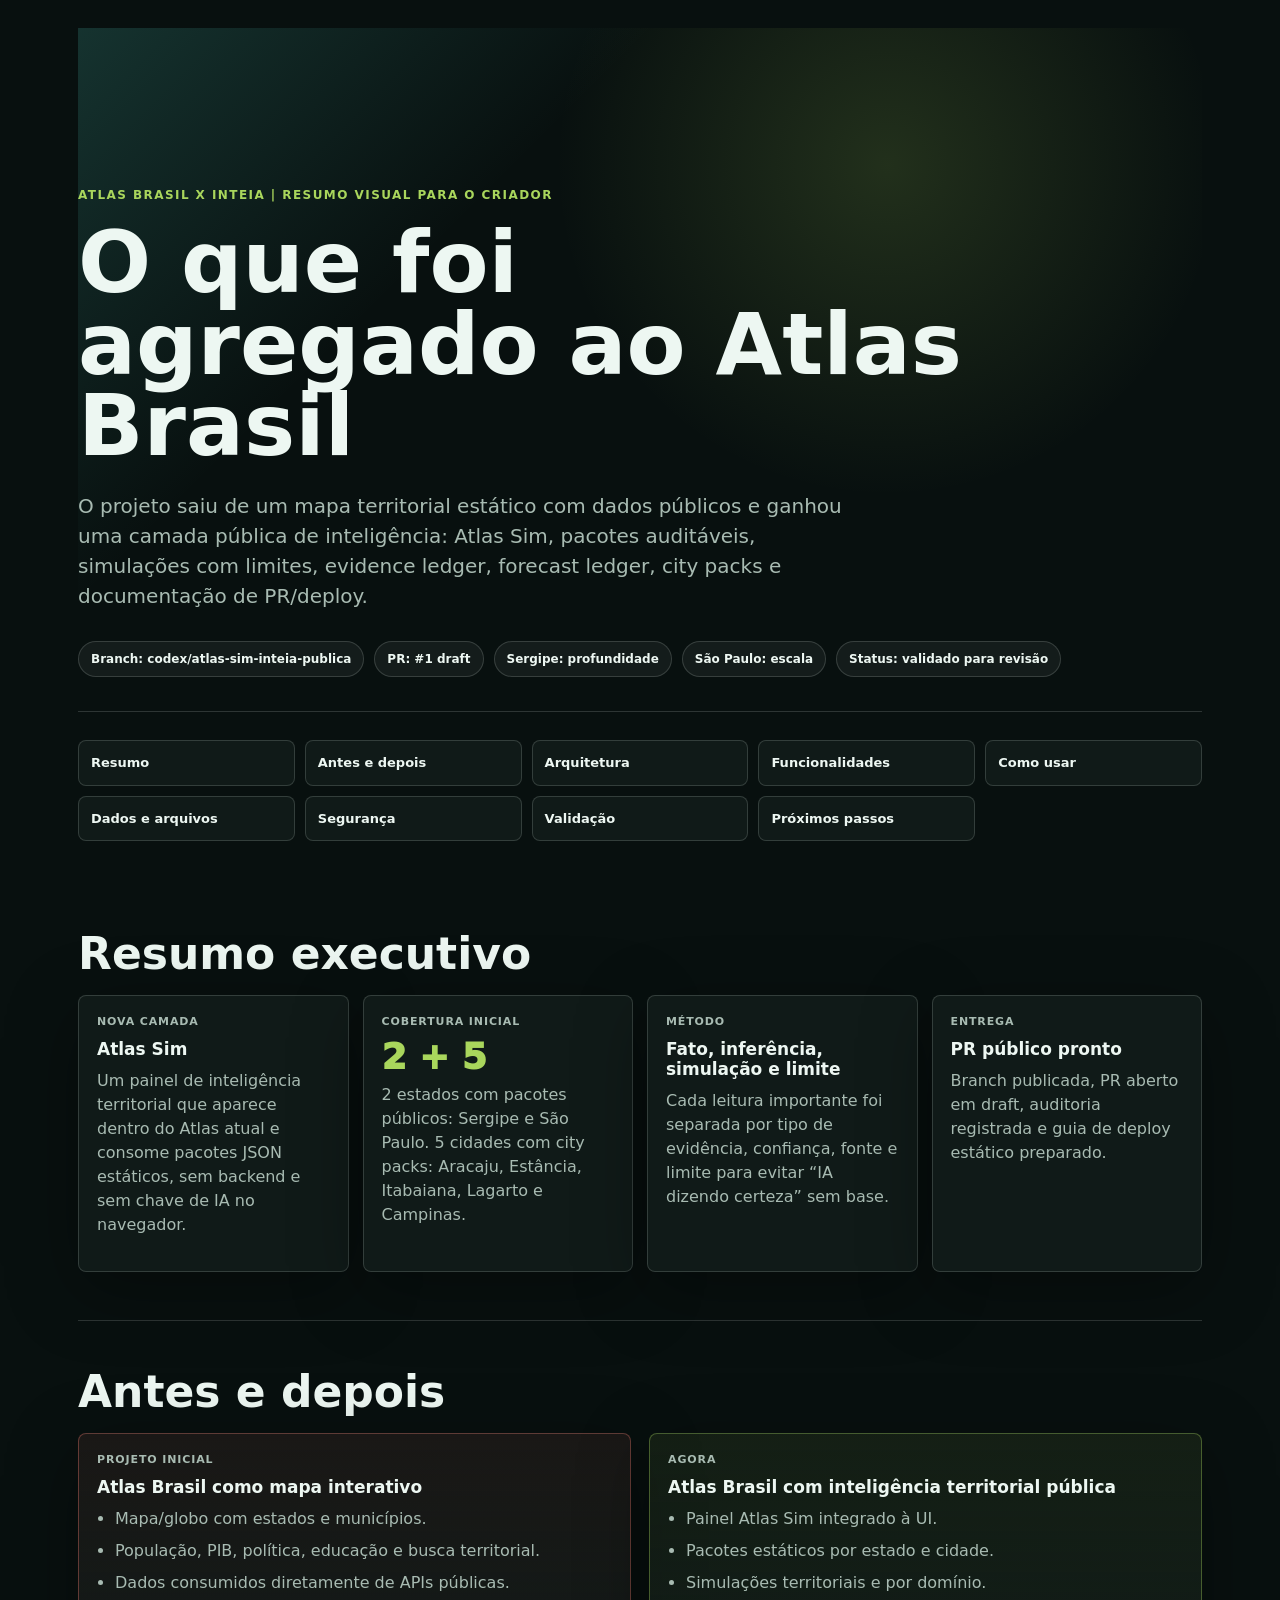
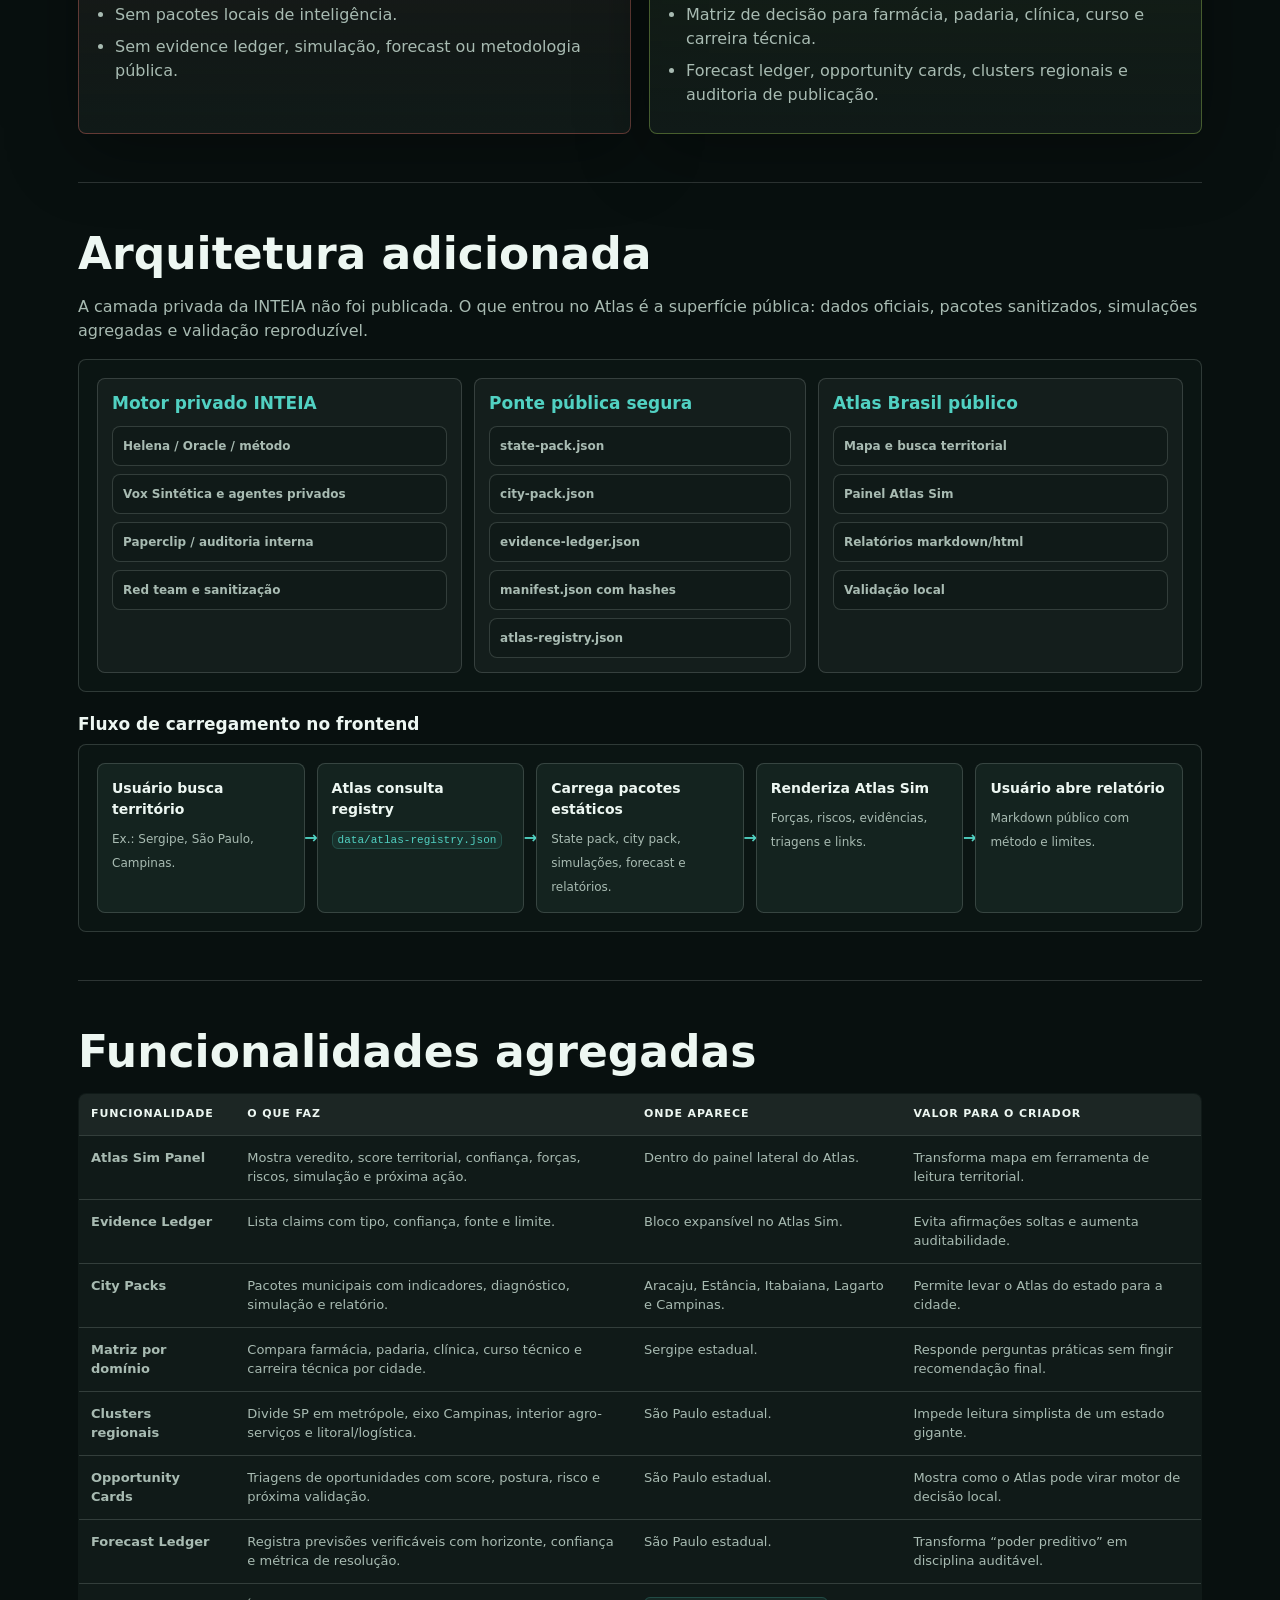
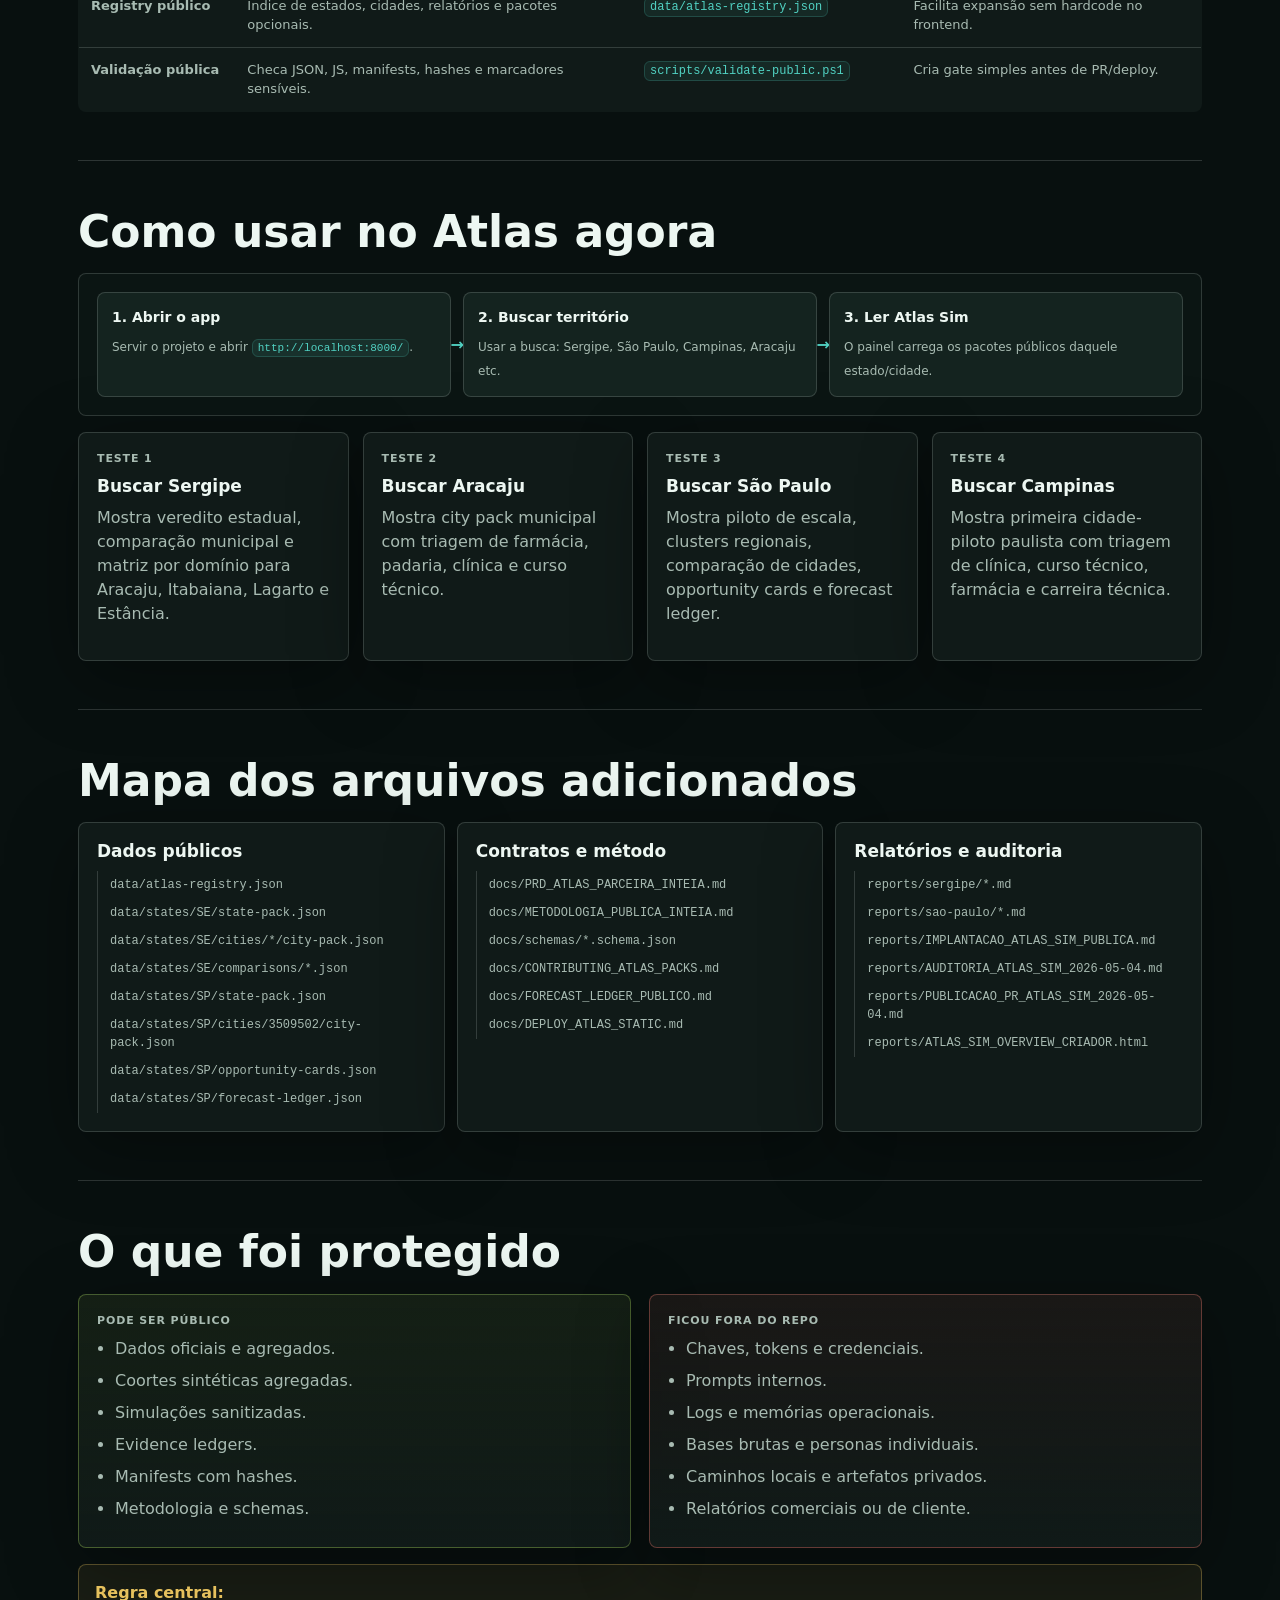
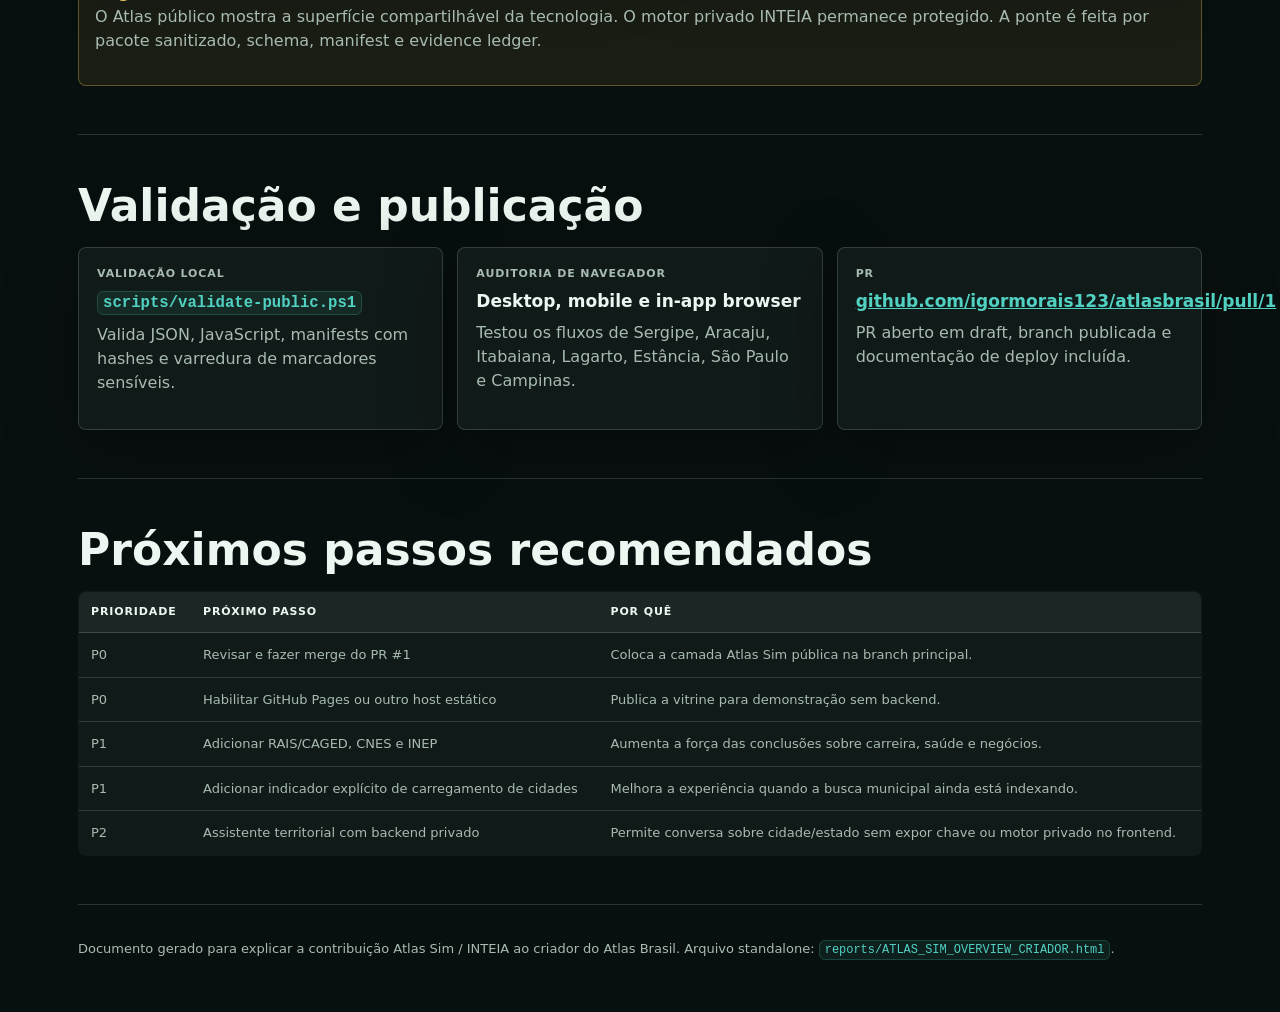
==== reports/ATLAS_SIM_OVERVIEW_CRIADOR.html @ 3cdd11f2 "Add creator overview for Atlas Sim" ====
<!doctype html>
<html lang="pt-BR">
<head>
  <meta charset="utf-8" />
  <meta name="viewport" content="width=device-width, initial-scale=1" />
  <title>Atlas Sim x INTEIA | Visão para o criador</title>
  <style>
    :root {
      --bg: #08100f;
      --panel: #101a18;
      --panel-2: #14231f;
      --ink: #edf7f2;
      --muted: #a8bbb2;
      --line: rgba(237, 247, 242, 0.16);
      --green: #a9d65c;
      --cyan: #51d1c2;
      --gold: #e6c15d;
      --red: #ef786d;
      --blue: #7db7ff;
      --shadow: 0 18px 70px rgba(0, 0, 0, 0.35);
    }

    * { box-sizing: border-box; }

    body {
      margin: 0;
      background: var(--bg);
      color: var(--ink);
      font-family: Inter, ui-sans-serif, system-ui, -apple-system, BlinkMacSystemFont, "Segoe UI", sans-serif;
      line-height: 1.5;
    }

    a { color: var(--cyan); }

    .page {
      max-width: 1180px;
      margin: 0 auto;
      padding: 28px;
    }

    .hero {
      min-height: 76vh;
      display: grid;
      align-items: end;
      padding: 48px 0 34px;
      border-bottom: 1px solid var(--line);
      position: relative;
    }

    .hero::before {
      content: "";
      position: absolute;
      inset: 0;
      background:
        linear-gradient(135deg, rgba(81, 209, 194, 0.18), transparent 32%),
        radial-gradient(circle at 72% 20%, rgba(169, 214, 92, 0.16), transparent 34%),
        linear-gradient(180deg, transparent, rgba(8, 16, 15, 0.84));
      pointer-events: none;
    }

    .hero > * { position: relative; }

    .kicker {
      color: var(--green);
      font-size: 12px;
      font-weight: 900;
      letter-spacing: 0.12em;
      text-transform: uppercase;
      margin-bottom: 18px;
    }

    h1 {
      margin: 0;
      max-width: 920px;
      font-size: clamp(42px, 7vw, 86px);
      line-height: 0.95;
      letter-spacing: 0;
    }

    .lead {
      max-width: 780px;
      color: var(--muted);
      font-size: 20px;
      margin: 24px 0 0;
    }

    .meta {
      display: flex;
      flex-wrap: wrap;
      gap: 10px;
      margin-top: 30px;
    }

    .pill {
      border: 1px solid var(--line);
      border-radius: 999px;
      background: rgba(255, 255, 255, 0.05);
      color: var(--ink);
      font-size: 12px;
      font-weight: 800;
      padding: 8px 12px;
    }

    .toc {
      display: grid;
      grid-template-columns: repeat(auto-fit, minmax(190px, 1fr));
      gap: 10px;
      margin: 28px 0 42px;
    }

    .toc a {
      border: 1px solid var(--line);
      border-radius: 8px;
      background: var(--panel);
      color: var(--ink);
      font-size: 13px;
      font-weight: 900;
      text-decoration: none;
      padding: 12px;
    }

    section {
      padding: 48px 0;
      border-bottom: 1px solid var(--line);
    }

    h2 {
      margin: 0 0 18px;
      font-size: clamp(28px, 4vw, 44px);
      line-height: 1.05;
      letter-spacing: 0;
    }

    h3 {
      margin: 0 0 10px;
      font-size: 17px;
      line-height: 1.2;
    }

    p {
      color: var(--muted);
      margin: 0 0 16px;
    }

    .grid {
      display: grid;
      grid-template-columns: repeat(auto-fit, minmax(250px, 1fr));
      gap: 14px;
    }

    .card {
      border: 1px solid var(--line);
      border-radius: 8px;
      background: var(--panel);
      box-shadow: var(--shadow);
      padding: 18px;
    }

    .card strong {
      color: var(--ink);
    }

    .card small,
    .eyebrow {
      display: block;
      color: var(--muted);
      font-size: 11px;
      font-weight: 900;
      letter-spacing: 0.08em;
      text-transform: uppercase;
      margin-bottom: 8px;
    }

    .metric {
      font-size: 36px;
      font-weight: 950;
      line-height: 1;
      color: var(--green);
      margin: 8px 0;
    }

    .split {
      display: grid;
      grid-template-columns: minmax(0, 1fr) minmax(0, 1fr);
      gap: 18px;
    }

    .before {
      border-color: rgba(239, 120, 109, 0.35);
      background: linear-gradient(180deg, rgba(239, 120, 109, 0.08), var(--panel));
    }

    .after {
      border-color: rgba(169, 214, 92, 0.35);
      background: linear-gradient(180deg, rgba(169, 214, 92, 0.08), var(--panel));
    }

    .list {
      margin: 0;
      padding-left: 18px;
      color: var(--muted);
    }

    .list li { margin: 8px 0; }

    .diagram {
      border: 1px solid var(--line);
      border-radius: 8px;
      background: #0b1513;
      padding: 18px;
      overflow-x: auto;
    }

    .flow {
      display: grid;
      grid-template-columns: repeat(5, minmax(160px, 1fr));
      gap: 12px;
      align-items: stretch;
      min-width: 860px;
    }

    .flow.three {
      grid-template-columns: repeat(3, minmax(220px, 1fr));
      min-width: 720px;
    }

    .node {
      border: 1px solid var(--line);
      border-radius: 8px;
      background: var(--panel-2);
      padding: 14px;
      position: relative;
    }

    .node::after {
      content: "→";
      color: var(--cyan);
      font-weight: 900;
      position: absolute;
      right: -14px;
      top: 50%;
      transform: translateY(-50%);
    }

    .flow .node:last-child::after { content: ""; }

    .node b {
      display: block;
      color: var(--ink);
      font-size: 14px;
      margin-bottom: 6px;
    }

    .node span {
      color: var(--muted);
      font-size: 12px;
    }

    .layer {
      display: grid;
      grid-template-columns: 1.1fr 1fr 1.1fr;
      gap: 12px;
      min-width: 900px;
    }

    .layer-col {
      border: 1px solid var(--line);
      border-radius: 8px;
      padding: 14px;
      background: rgba(255, 255, 255, 0.04);
    }

    .layer-col h3 {
      color: var(--cyan);
      margin-bottom: 12px;
    }

    .stack {
      display: grid;
      gap: 8px;
    }

    .stack div {
      border: 1px solid var(--line);
      border-radius: 8px;
      background: var(--panel);
      padding: 10px;
      color: var(--muted);
      font-size: 12px;
      font-weight: 800;
    }

    .tree {
      display: grid;
      grid-template-columns: repeat(auto-fit, minmax(260px, 1fr));
      gap: 12px;
    }

    .tree ul {
      list-style: none;
      margin: 0;
      padding: 0;
    }

    .tree li {
      border-left: 1px solid var(--line);
      color: var(--muted);
      font-family: ui-monospace, SFMono-Regular, Consolas, monospace;
      font-size: 12px;
      padding: 5px 0 5px 12px;
    }

    table {
      width: 100%;
      border-collapse: collapse;
      overflow: hidden;
      border: 1px solid var(--line);
      border-radius: 8px;
      background: var(--panel);
    }

    th, td {
      border-bottom: 1px solid var(--line);
      padding: 12px;
      text-align: left;
      vertical-align: top;
      color: var(--muted);
      font-size: 13px;
    }

    th {
      color: var(--ink);
      background: rgba(255, 255, 255, 0.05);
      font-size: 11px;
      letter-spacing: 0.08em;
      text-transform: uppercase;
    }

    tr:last-child td { border-bottom: 0; }

    code {
      color: var(--cyan);
      background: rgba(81, 209, 194, 0.08);
      border: 1px solid rgba(81, 209, 194, 0.2);
      border-radius: 6px;
      padding: 2px 5px;
      font-family: ui-monospace, SFMono-Regular, Consolas, monospace;
      font-size: 0.92em;
    }

    .callout {
      border: 1px solid rgba(230, 193, 93, 0.35);
      border-radius: 8px;
      background: rgba(230, 193, 93, 0.08);
      padding: 16px;
    }

    .ok { color: var(--green); }
    .warn { color: var(--gold); }
    .danger { color: var(--red); }
    .blue { color: var(--blue); }

    .footer {
      padding: 34px 0 10px;
      color: var(--muted);
      font-size: 13px;
    }

    @media (max-width: 760px) {
      .page { padding: 18px; }
      .hero { min-height: 70vh; }
      .split { grid-template-columns: 1fr; }
      .flow, .flow.three, .layer { min-width: 760px; }
    }

    @media print {
      body { background: white; color: #111; }
      .hero::before { display: none; }
      .card, .diagram, table, .toc a { box-shadow: none; }
      .page { max-width: none; }
      a { color: #0645ad; }
    }
  </style>
</head>
<body>
  <main class="page">
    <header class="hero">
      <div>
        <div class="kicker">Atlas Brasil x INTEIA | resumo visual para o criador</div>
        <h1>O que foi agregado ao Atlas Brasil</h1>
        <p class="lead">
          O projeto saiu de um mapa territorial estático com dados públicos e ganhou uma camada pública de inteligência:
          Atlas Sim, pacotes auditáveis, simulações com limites, evidence ledger, forecast ledger, city packs e documentação de PR/deploy.
        </p>
        <div class="meta">
          <span class="pill">Branch: codex/atlas-sim-inteia-publica</span>
          <span class="pill">PR: #1 draft</span>
          <span class="pill">Sergipe: profundidade</span>
          <span class="pill">São Paulo: escala</span>
          <span class="pill">Status: validado para revisão</span>
        </div>
      </div>
    </header>

    <nav class="toc" aria-label="Sumário">
      <a href="#resumo">Resumo</a>
      <a href="#antes-depois">Antes e depois</a>
      <a href="#arquitetura">Arquitetura</a>
      <a href="#funcionalidades">Funcionalidades</a>
      <a href="#como-usar">Como usar</a>
      <a href="#dados">Dados e arquivos</a>
      <a href="#seguranca">Segurança</a>
      <a href="#validacao">Validação</a>
      <a href="#proximos-passos">Próximos passos</a>
    </nav>

    <section id="resumo">
      <h2>Resumo executivo</h2>
      <div class="grid">
        <article class="card">
          <small>Nova camada</small>
          <h3>Atlas Sim</h3>
          <p>Um painel de inteligência territorial que aparece dentro do Atlas atual e consome pacotes JSON estáticos, sem backend e sem chave de IA no navegador.</p>
        </article>
        <article class="card">
          <small>Cobertura inicial</small>
          <div class="metric">2 + 5</div>
          <p>2 estados com pacotes públicos: Sergipe e São Paulo. 5 cidades com city packs: Aracaju, Estância, Itabaiana, Lagarto e Campinas.</p>
        </article>
        <article class="card">
          <small>Método</small>
          <h3>Fato, inferência, simulação e limite</h3>
          <p>Cada leitura importante foi separada por tipo de evidência, confiança, fonte e limite para evitar “IA dizendo certeza” sem base.</p>
        </article>
        <article class="card">
          <small>Entrega</small>
          <h3>PR público pronto</h3>
          <p>Branch publicada, PR aberto em draft, auditoria registrada e guia de deploy estático preparado.</p>
        </article>
      </div>
    </section>

    <section id="antes-depois">
      <h2>Antes e depois</h2>
      <div class="split">
        <article class="card before">
          <small>Projeto inicial</small>
          <h3>Atlas Brasil como mapa interativo</h3>
          <ul class="list">
            <li>Mapa/globo com estados e municípios.</li>
            <li>População, PIB, política, educação e busca territorial.</li>
            <li>Dados consumidos diretamente de APIs públicas.</li>
            <li>Sem pacotes locais de inteligência.</li>
            <li>Sem evidence ledger, simulação, forecast ou metodologia pública.</li>
          </ul>
        </article>
        <article class="card after">
          <small>Agora</small>
          <h3>Atlas Brasil com inteligência territorial pública</h3>
          <ul class="list">
            <li>Painel Atlas Sim integrado à UI.</li>
            <li>Pacotes estáticos por estado e cidade.</li>
            <li>Simulações territoriais e por domínio.</li>
            <li>Matriz de decisão para farmácia, padaria, clínica, curso e carreira técnica.</li>
            <li>Forecast ledger, opportunity cards, clusters regionais e auditoria de publicação.</li>
          </ul>
        </article>
      </div>
    </section>

    <section id="arquitetura">
      <h2>Arquitetura adicionada</h2>
      <p>A camada privada da INTEIA não foi publicada. O que entrou no Atlas é a superfície pública: dados oficiais, pacotes sanitizados, simulações agregadas e validação reproduzível.</p>
      <div class="diagram">
        <div class="layer">
          <div class="layer-col">
            <h3>Motor privado INTEIA</h3>
            <div class="stack">
              <div>Helena / Oracle / método</div>
              <div>Vox Sintética e agentes privados</div>
              <div>Paperclip / auditoria interna</div>
              <div>Red team e sanitização</div>
            </div>
          </div>
          <div class="layer-col">
            <h3>Ponte pública segura</h3>
            <div class="stack">
              <div>state-pack.json</div>
              <div>city-pack.json</div>
              <div>evidence-ledger.json</div>
              <div>manifest.json com hashes</div>
              <div>atlas-registry.json</div>
            </div>
          </div>
          <div class="layer-col">
            <h3>Atlas Brasil público</h3>
            <div class="stack">
              <div>Mapa e busca territorial</div>
              <div>Painel Atlas Sim</div>
              <div>Relatórios markdown/html</div>
              <div>Validação local</div>
            </div>
          </div>
        </div>
      </div>

      <h3 style="margin-top: 22px;">Fluxo de carregamento no frontend</h3>
      <div class="diagram">
        <div class="flow">
          <div class="node"><b>Usuário busca território</b><span>Ex.: Sergipe, São Paulo, Campinas.</span></div>
          <div class="node"><b>Atlas consulta registry</b><span><code>data/atlas-registry.json</code></span></div>
          <div class="node"><b>Carrega pacotes estáticos</b><span>State pack, city pack, simulações, forecast e relatórios.</span></div>
          <div class="node"><b>Renderiza Atlas Sim</b><span>Forças, riscos, evidências, triagens e links.</span></div>
          <div class="node"><b>Usuário abre relatório</b><span>Markdown público com método e limites.</span></div>
        </div>
      </div>
    </section>

    <section id="funcionalidades">
      <h2>Funcionalidades agregadas</h2>
      <table>
        <thead>
          <tr>
            <th>Funcionalidade</th>
            <th>O que faz</th>
            <th>Onde aparece</th>
            <th>Valor para o criador</th>
          </tr>
        </thead>
        <tbody>
          <tr>
            <td><strong>Atlas Sim Panel</strong></td>
            <td>Mostra veredito, score territorial, confiança, forças, riscos, simulação e próxima ação.</td>
            <td>Dentro do painel lateral do Atlas.</td>
            <td>Transforma mapa em ferramenta de leitura territorial.</td>
          </tr>
          <tr>
            <td><strong>Evidence Ledger</strong></td>
            <td>Lista claims com tipo, confiança, fonte e limite.</td>
            <td>Bloco expansível no Atlas Sim.</td>
            <td>Evita afirmações soltas e aumenta auditabilidade.</td>
          </tr>
          <tr>
            <td><strong>City Packs</strong></td>
            <td>Pacotes municipais com indicadores, diagnóstico, simulação e relatório.</td>
            <td>Aracaju, Estância, Itabaiana, Lagarto e Campinas.</td>
            <td>Permite levar o Atlas do estado para a cidade.</td>
          </tr>
          <tr>
            <td><strong>Matriz por domínio</strong></td>
            <td>Compara farmácia, padaria, clínica, curso técnico e carreira técnica por cidade.</td>
            <td>Sergipe estadual.</td>
            <td>Responde perguntas práticas sem fingir recomendação final.</td>
          </tr>
          <tr>
            <td><strong>Clusters regionais</strong></td>
            <td>Divide SP em metrópole, eixo Campinas, interior agro-serviços e litoral/logística.</td>
            <td>São Paulo estadual.</td>
            <td>Impede leitura simplista de um estado gigante.</td>
          </tr>
          <tr>
            <td><strong>Opportunity Cards</strong></td>
            <td>Triagens de oportunidades com score, postura, risco e próxima validação.</td>
            <td>São Paulo estadual.</td>
            <td>Mostra como o Atlas pode virar motor de decisão local.</td>
          </tr>
          <tr>
            <td><strong>Forecast Ledger</strong></td>
            <td>Registra previsões verificáveis com horizonte, confiança e métrica de resolução.</td>
            <td>São Paulo estadual.</td>
            <td>Transforma “poder preditivo” em disciplina auditável.</td>
          </tr>
          <tr>
            <td><strong>Registry público</strong></td>
            <td>Índice de estados, cidades, relatórios e pacotes opcionais.</td>
            <td><code>data/atlas-registry.json</code></td>
            <td>Facilita expansão sem hardcode no frontend.</td>
          </tr>
          <tr>
            <td><strong>Validação pública</strong></td>
            <td>Checa JSON, JS, manifests, hashes e marcadores sensíveis.</td>
            <td><code>scripts/validate-public.ps1</code></td>
            <td>Cria gate simples antes de PR/deploy.</td>
          </tr>
        </tbody>
      </table>
    </section>

    <section id="como-usar">
      <h2>Como usar no Atlas agora</h2>
      <div class="diagram">
        <div class="flow three">
          <div class="node"><b>1. Abrir o app</b><span>Servir o projeto e abrir <code>http://localhost:8000/</code>.</span></div>
          <div class="node"><b>2. Buscar território</b><span>Usar a busca: Sergipe, São Paulo, Campinas, Aracaju etc.</span></div>
          <div class="node"><b>3. Ler Atlas Sim</b><span>O painel carrega os pacotes públicos daquele estado/cidade.</span></div>
        </div>
      </div>
      <div class="grid" style="margin-top: 16px;">
        <article class="card">
          <small>Teste 1</small>
          <h3>Buscar Sergipe</h3>
          <p>Mostra veredito estadual, comparação municipal e matriz por domínio para Aracaju, Itabaiana, Lagarto e Estância.</p>
        </article>
        <article class="card">
          <small>Teste 2</small>
          <h3>Buscar Aracaju</h3>
          <p>Mostra city pack municipal com triagem de farmácia, padaria, clínica e curso técnico.</p>
        </article>
        <article class="card">
          <small>Teste 3</small>
          <h3>Buscar São Paulo</h3>
          <p>Mostra piloto de escala, clusters regionais, comparação de cidades, opportunity cards e forecast ledger.</p>
        </article>
        <article class="card">
          <small>Teste 4</small>
          <h3>Buscar Campinas</h3>
          <p>Mostra primeira cidade-piloto paulista com triagem de clínica, curso técnico, farmácia e carreira técnica.</p>
        </article>
      </div>
    </section>

    <section id="dados">
      <h2>Mapa dos arquivos adicionados</h2>
      <div class="tree">
        <article class="card">
          <h3>Dados públicos</h3>
          <ul>
            <li>data/atlas-registry.json</li>
            <li>data/states/SE/state-pack.json</li>
            <li>data/states/SE/cities/*/city-pack.json</li>
            <li>data/states/SE/comparisons/*.json</li>
            <li>data/states/SP/state-pack.json</li>
            <li>data/states/SP/cities/3509502/city-pack.json</li>
            <li>data/states/SP/opportunity-cards.json</li>
            <li>data/states/SP/forecast-ledger.json</li>
          </ul>
        </article>
        <article class="card">
          <h3>Contratos e método</h3>
          <ul>
            <li>docs/PRD_ATLAS_PARCEIRA_INTEIA.md</li>
            <li>docs/METODOLOGIA_PUBLICA_INTEIA.md</li>
            <li>docs/schemas/*.schema.json</li>
            <li>docs/CONTRIBUTING_ATLAS_PACKS.md</li>
            <li>docs/FORECAST_LEDGER_PUBLICO.md</li>
            <li>docs/DEPLOY_ATLAS_STATIC.md</li>
          </ul>
        </article>
        <article class="card">
          <h3>Relatórios e auditoria</h3>
          <ul>
            <li>reports/sergipe/*.md</li>
            <li>reports/sao-paulo/*.md</li>
            <li>reports/IMPLANTACAO_ATLAS_SIM_PUBLICA.md</li>
            <li>reports/AUDITORIA_ATLAS_SIM_2026-05-04.md</li>
            <li>reports/PUBLICACAO_PR_ATLAS_SIM_2026-05-04.md</li>
            <li>reports/ATLAS_SIM_OVERVIEW_CRIADOR.html</li>
          </ul>
        </article>
      </div>
    </section>

    <section id="seguranca">
      <h2>O que foi protegido</h2>
      <div class="split">
        <article class="card after">
          <small>Pode ser público</small>
          <ul class="list">
            <li>Dados oficiais e agregados.</li>
            <li>Coortes sintéticas agregadas.</li>
            <li>Simulações sanitizadas.</li>
            <li>Evidence ledgers.</li>
            <li>Manifests com hashes.</li>
            <li>Metodologia e schemas.</li>
          </ul>
        </article>
        <article class="card before">
          <small>Ficou fora do repo</small>
          <ul class="list">
            <li>Chaves, tokens e credenciais.</li>
            <li>Prompts internos.</li>
            <li>Logs e memórias operacionais.</li>
            <li>Bases brutas e personas individuais.</li>
            <li>Caminhos locais e artefatos privados.</li>
            <li>Relatórios comerciais ou de cliente.</li>
          </ul>
        </article>
      </div>
      <div class="callout" style="margin-top: 16px;">
        <strong class="warn">Regra central:</strong>
        <p>O Atlas público mostra a superfície compartilhável da tecnologia. O motor privado INTEIA permanece protegido. A ponte é feita por pacote sanitizado, schema, manifest e evidence ledger.</p>
      </div>
    </section>

    <section id="validacao">
      <h2>Validação e publicação</h2>
      <div class="grid">
        <article class="card">
          <small>Validação local</small>
          <h3><code>scripts/validate-public.ps1</code></h3>
          <p>Valida JSON, JavaScript, manifests com hashes e varredura de marcadores sensíveis.</p>
        </article>
        <article class="card">
          <small>Auditoria de navegador</small>
          <h3>Desktop, mobile e in-app browser</h3>
          <p>Testou os fluxos de Sergipe, Aracaju, Itabaiana, Lagarto, Estância, São Paulo e Campinas.</p>
        </article>
        <article class="card">
          <small>PR</small>
          <h3><a href="https://github.com/igormorais123/atlasbrasil/pull/1">github.com/igormorais123/atlasbrasil/pull/1</a></h3>
          <p>PR aberto em draft, branch publicada e documentação de deploy incluída.</p>
        </article>
      </div>
    </section>

    <section id="proximos-passos">
      <h2>Próximos passos recomendados</h2>
      <table>
        <thead>
          <tr>
            <th>Prioridade</th>
            <th>Próximo passo</th>
            <th>Por quê</th>
          </tr>
        </thead>
        <tbody>
          <tr>
            <td>P0</td>
            <td>Revisar e fazer merge do PR #1</td>
            <td>Coloca a camada Atlas Sim pública na branch principal.</td>
          </tr>
          <tr>
            <td>P0</td>
            <td>Habilitar GitHub Pages ou outro host estático</td>
            <td>Publica a vitrine para demonstração sem backend.</td>
          </tr>
          <tr>
            <td>P1</td>
            <td>Adicionar RAIS/CAGED, CNES e INEP</td>
            <td>Aumenta a força das conclusões sobre carreira, saúde e negócios.</td>
          </tr>
          <tr>
            <td>P1</td>
            <td>Adicionar indicador explícito de carregamento de cidades</td>
            <td>Melhora a experiência quando a busca municipal ainda está indexando.</td>
          </tr>
          <tr>
            <td>P2</td>
            <td>Assistente territorial com backend privado</td>
            <td>Permite conversa sobre cidade/estado sem expor chave ou motor privado no frontend.</td>
          </tr>
        </tbody>
      </table>
    </section>

    <footer class="footer">
      <p>
        Documento gerado para explicar a contribuição Atlas Sim / INTEIA ao criador do Atlas Brasil.
        Arquivo standalone: <code>reports/ATLAS_SIM_OVERVIEW_CRIADOR.html</code>.
      </p>
    </footer>
  </main>
</body>
</html>
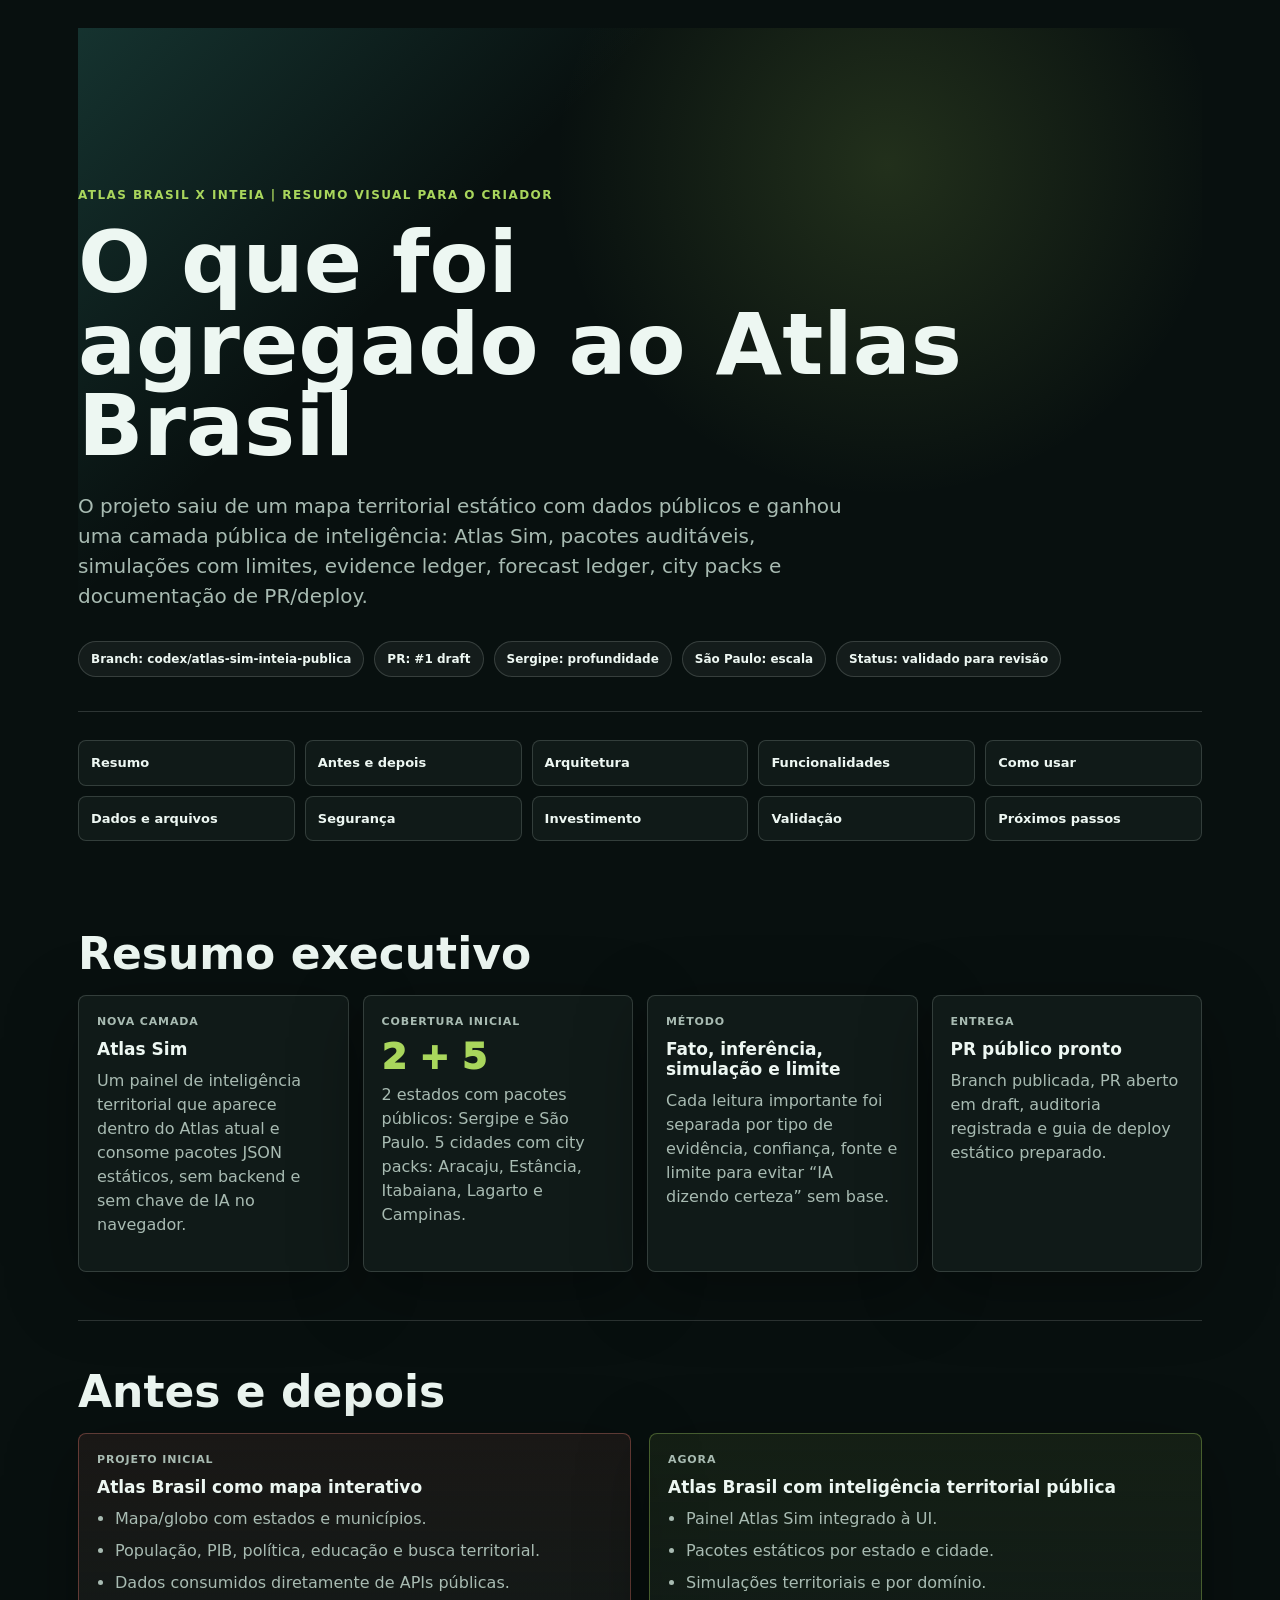
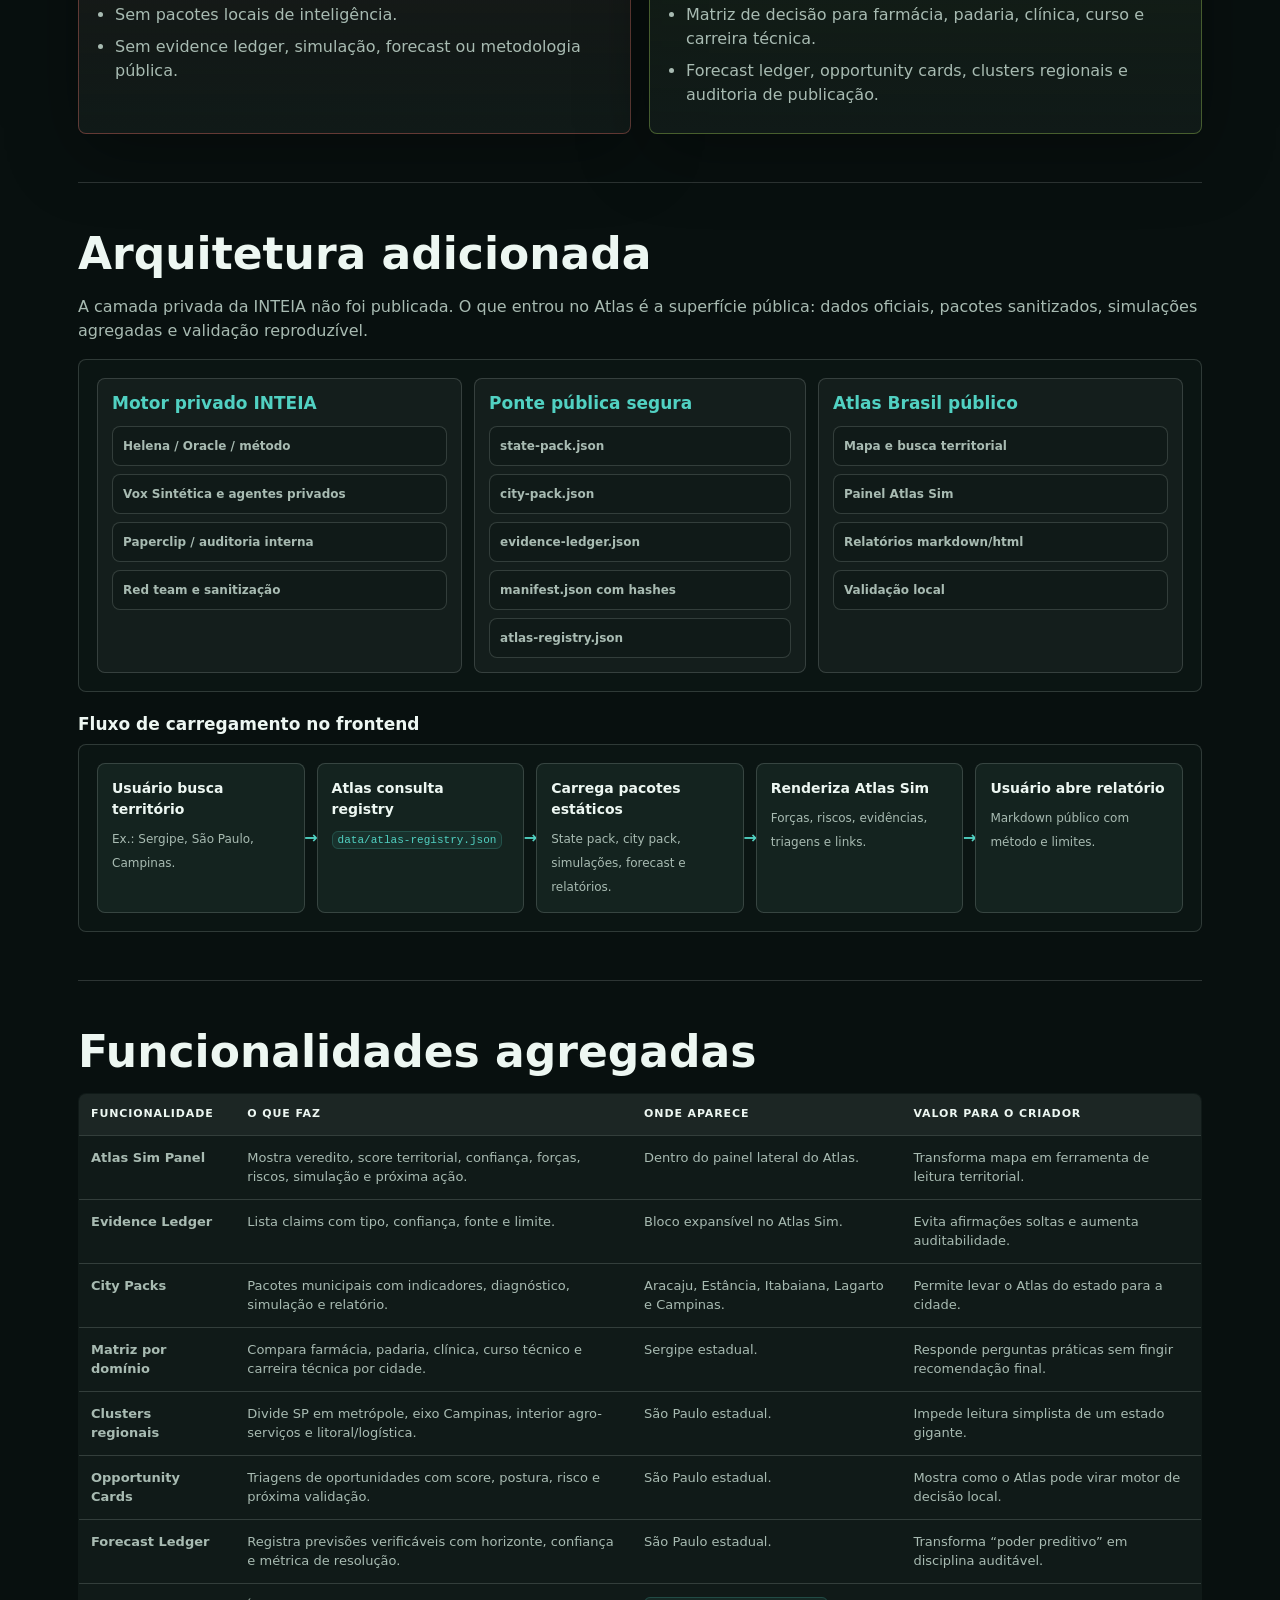
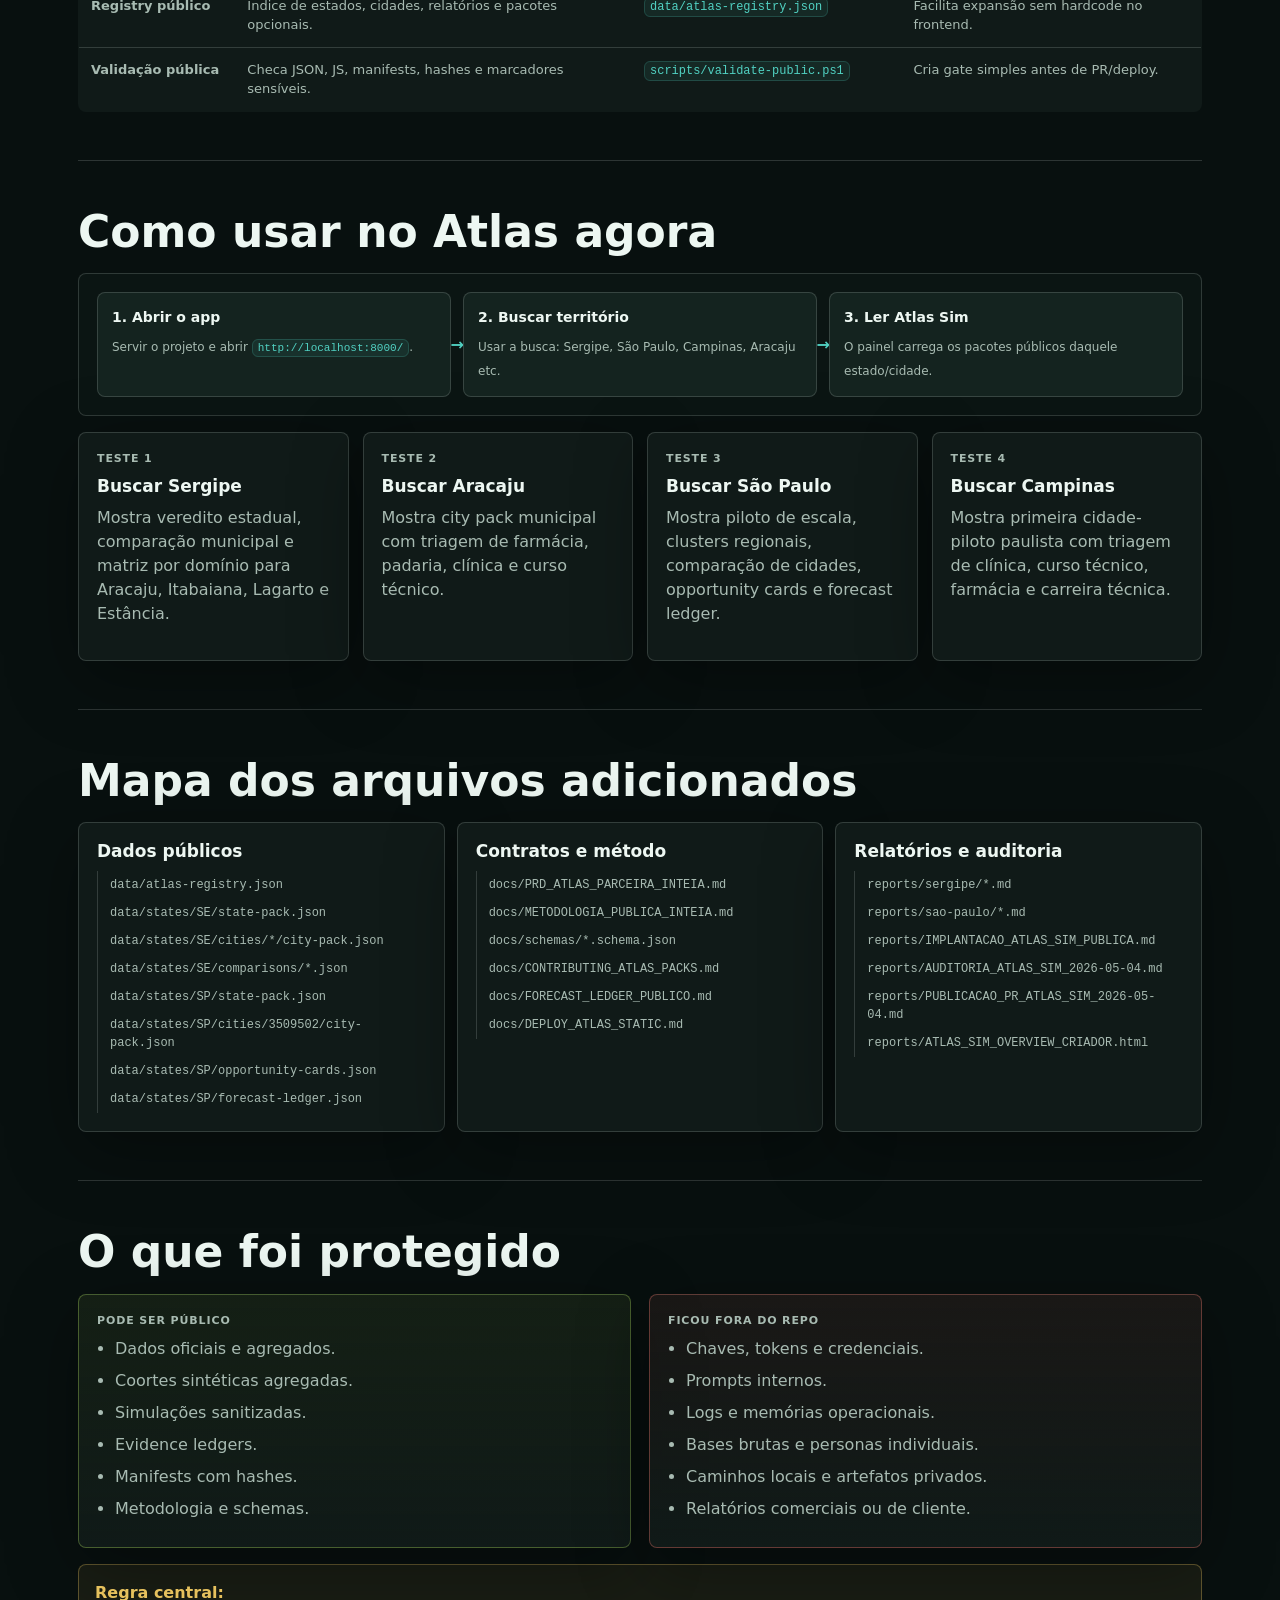
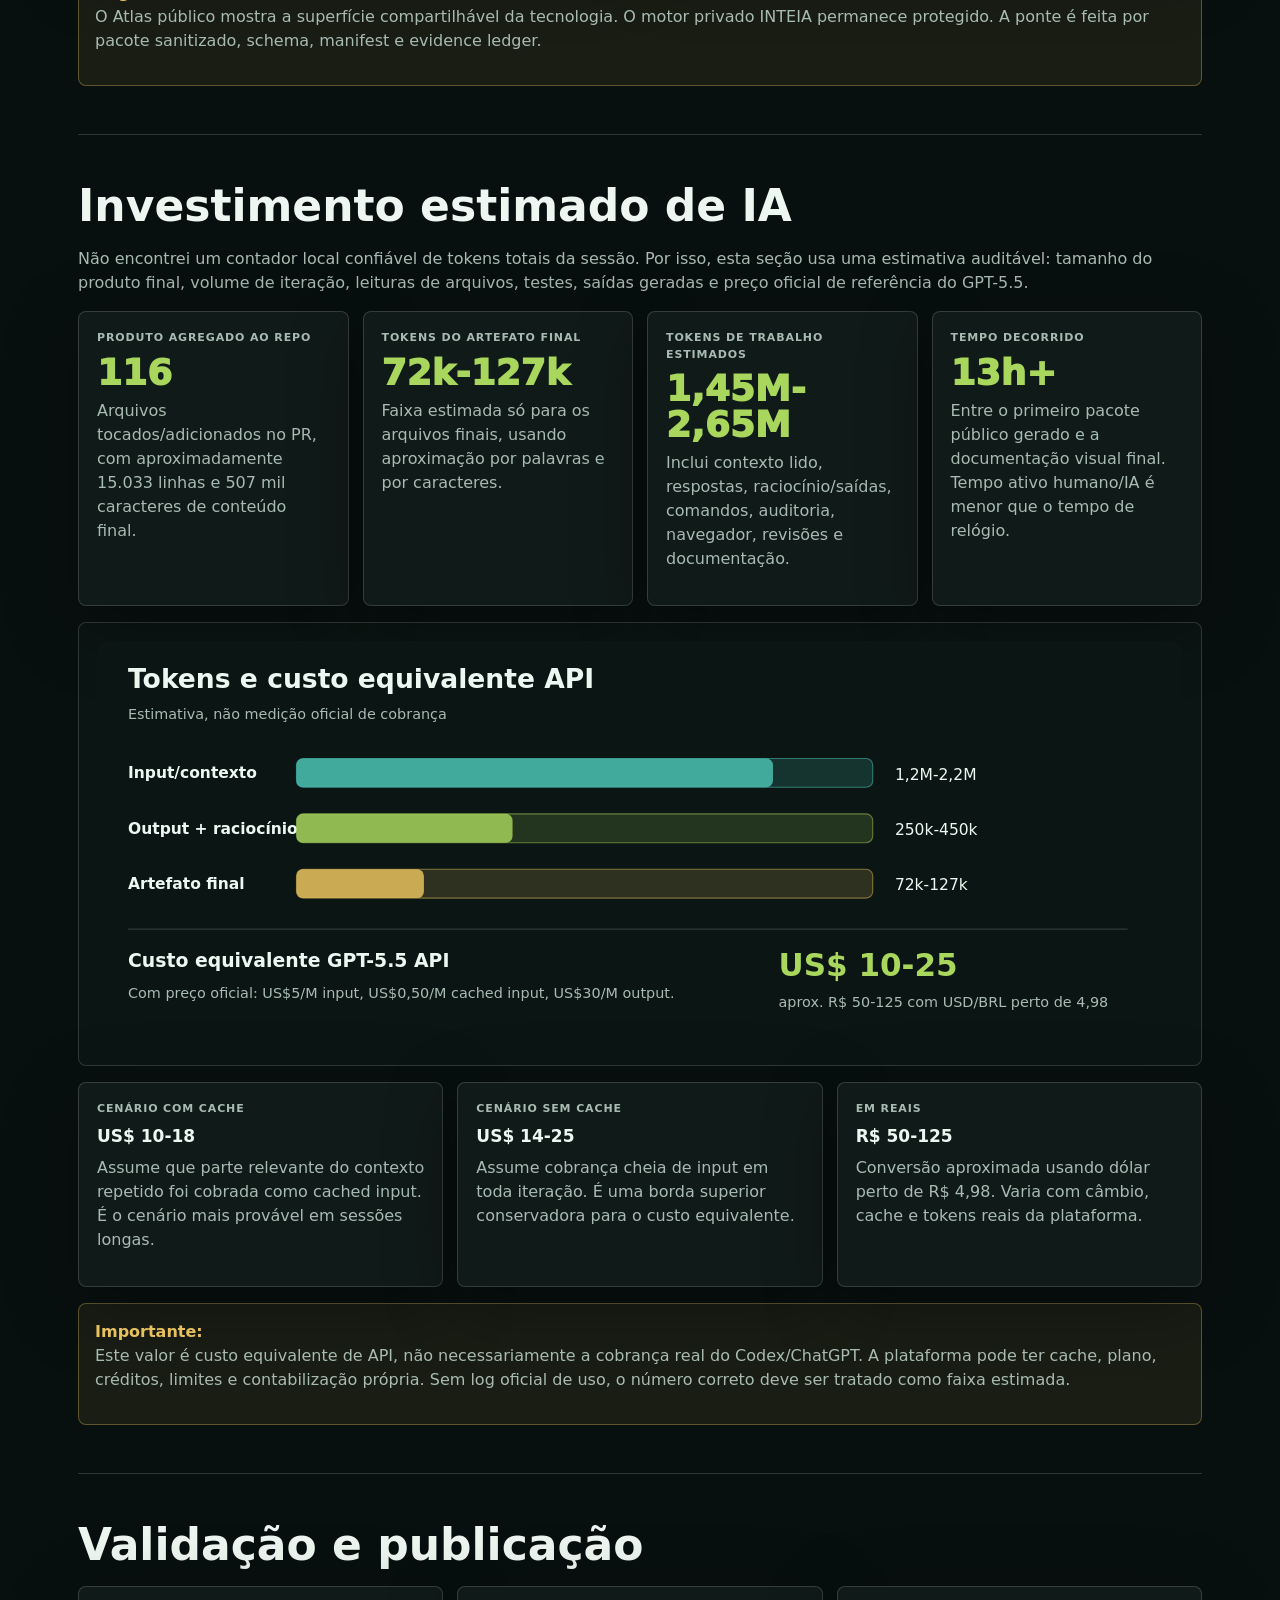
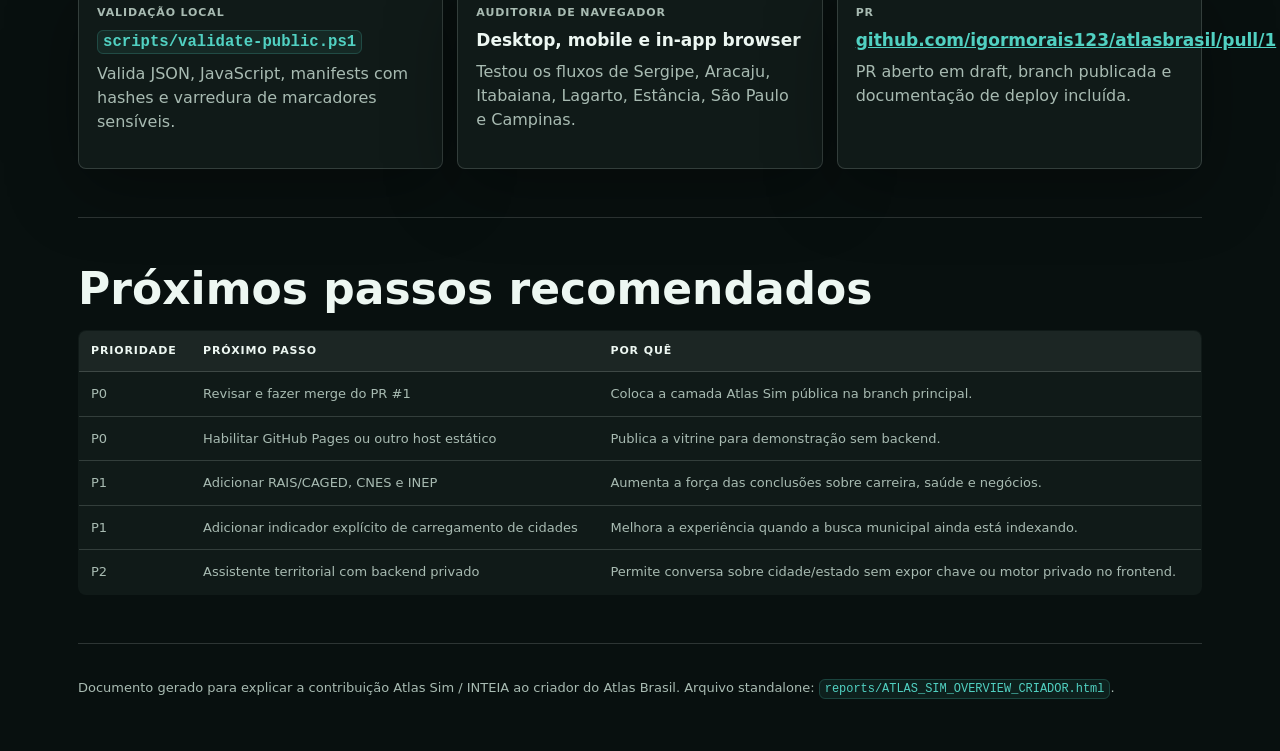
==== commit 8060e3af: "Add Atlas Sim cost estimate to overview" ====
--- a/reports/ATLAS_SIM_OVERVIEW_CRIADOR.html
+++ b/reports/ATLAS_SIM_OVERVIEW_CRIADOR.html
@@ -410,6 +410,7 @@
       <a href="#como-usar">Como usar</a>
       <a href="#dados">Dados e arquivos</a>
       <a href="#seguranca">Segurança</a>
+      <a href="#investimento">Investimento</a>
       <a href="#validacao">Validação</a>
       <a href="#proximos-passos">Próximos passos</a>
     </nav>
@@ -692,6 +693,92 @@
       </div>
     </section>
 
+    <section id="investimento">
+      <h2>Investimento estimado de IA</h2>
+      <p>
+        Não encontrei um contador local confiável de tokens totais da sessão. Por isso, esta seção usa uma estimativa auditável:
+        tamanho do produto final, volume de iteração, leituras de arquivos, testes, saídas geradas e preço oficial de referência do GPT-5.5.
+      </p>
+      <div class="grid">
+        <article class="card">
+          <small>Produto agregado ao repo</small>
+          <div class="metric">116</div>
+          <p>Arquivos tocados/adicionados no PR, com aproximadamente 15.033 linhas e 507 mil caracteres de conteúdo final.</p>
+        </article>
+        <article class="card">
+          <small>Tokens do artefato final</small>
+          <div class="metric">72k-127k</div>
+          <p>Faixa estimada só para os arquivos finais, usando aproximação por palavras e por caracteres.</p>
+        </article>
+        <article class="card">
+          <small>Tokens de trabalho estimados</small>
+          <div class="metric">1,45M-2,65M</div>
+          <p>Inclui contexto lido, respostas, raciocínio/saídas, comandos, auditoria, navegador, revisões e documentação.</p>
+        </article>
+        <article class="card">
+          <small>Tempo decorrido</small>
+          <div class="metric">13h+</div>
+          <p>Entre o primeiro pacote público gerado e a documentação visual final. Tempo ativo humano/IA é menor que o tempo de relógio.</p>
+        </article>
+      </div>
+
+      <div class="diagram" style="margin-top: 16px;">
+        <svg viewBox="0 0 980 360" role="img" aria-label="Estimativa de tokens e custo do projeto" style="width:100%; min-width:760px; height:auto;">
+          <rect x="0" y="0" width="980" height="360" rx="12" fill="#0b1513" />
+          <text x="28" y="42" fill="#edf7f2" font-size="24" font-weight="800">Tokens e custo equivalente API</text>
+          <text x="28" y="70" fill="#a8bbb2" font-size="13">Estimativa, não medição oficial de cobrança</text>
+
+          <text x="28" y="124" fill="#edf7f2" font-size="14" font-weight="800">Input/contexto</text>
+          <rect x="180" y="106" width="520" height="26" rx="6" fill="rgba(81,209,194,.16)" stroke="rgba(81,209,194,.5)" />
+          <rect x="180" y="106" width="430" height="26" rx="6" fill="#51d1c2" opacity=".75" />
+          <text x="720" y="125" fill="#edf7f2" font-size="14">1,2M-2,2M</text>
+
+          <text x="28" y="174" fill="#edf7f2" font-size="14" font-weight="800">Output + raciocínio</text>
+          <rect x="180" y="156" width="520" height="26" rx="6" fill="rgba(169,214,92,.16)" stroke="rgba(169,214,92,.5)" />
+          <rect x="180" y="156" width="195" height="26" rx="6" fill="#a9d65c" opacity=".82" />
+          <text x="720" y="175" fill="#edf7f2" font-size="14">250k-450k</text>
+
+          <text x="28" y="224" fill="#edf7f2" font-size="14" font-weight="800">Artefato final</text>
+          <rect x="180" y="206" width="520" height="26" rx="6" fill="rgba(230,193,93,.16)" stroke="rgba(230,193,93,.5)" />
+          <rect x="180" y="206" width="115" height="26" rx="6" fill="#e6c15d" opacity=".85" />
+          <text x="720" y="225" fill="#edf7f2" font-size="14">72k-127k</text>
+
+          <line x1="28" y1="260" x2="930" y2="260" stroke="rgba(237,247,242,.16)" />
+          <text x="28" y="294" fill="#edf7f2" font-size="17" font-weight="800">Custo equivalente GPT-5.5 API</text>
+          <text x="28" y="322" fill="#a8bbb2" font-size="13">Com preço oficial: US$5/M input, US$0,50/M cached input, US$30/M output.</text>
+          <text x="615" y="302" fill="#a9d65c" font-size="28" font-weight="900">US$ 10-25</text>
+          <text x="615" y="330" fill="#a8bbb2" font-size="13">aprox. R$ 50-125 com USD/BRL perto de 4,98</text>
+        </svg>
+      </div>
+
+      <div class="grid" style="margin-top: 16px;">
+        <article class="card">
+          <small>Cenário com cache</small>
+          <h3>US$ 10-18</h3>
+          <p>Assume que parte relevante do contexto repetido foi cobrada como cached input. É o cenário mais provável em sessões longas.</p>
+        </article>
+        <article class="card">
+          <small>Cenário sem cache</small>
+          <h3>US$ 14-25</h3>
+          <p>Assume cobrança cheia de input em toda iteração. É uma borda superior conservadora para o custo equivalente.</p>
+        </article>
+        <article class="card">
+          <small>Em reais</small>
+          <h3>R$ 50-125</h3>
+          <p>Conversão aproximada usando dólar perto de R$ 4,98. Varia com câmbio, cache e tokens reais da plataforma.</p>
+        </article>
+      </div>
+
+      <div class="callout" style="margin-top: 16px;">
+        <strong class="warn">Importante:</strong>
+        <p>
+          Este valor é custo equivalente de API, não necessariamente a cobrança real do Codex/ChatGPT.
+          A plataforma pode ter cache, plano, créditos, limites e contabilização própria. Sem log oficial de uso,
+          o número correto deve ser tratado como faixa estimada.
+        </p>
+      </div>
+    </section>
+
     <section id="validacao">
       <h2>Validação e publicação</h2>
       <div class="grid">
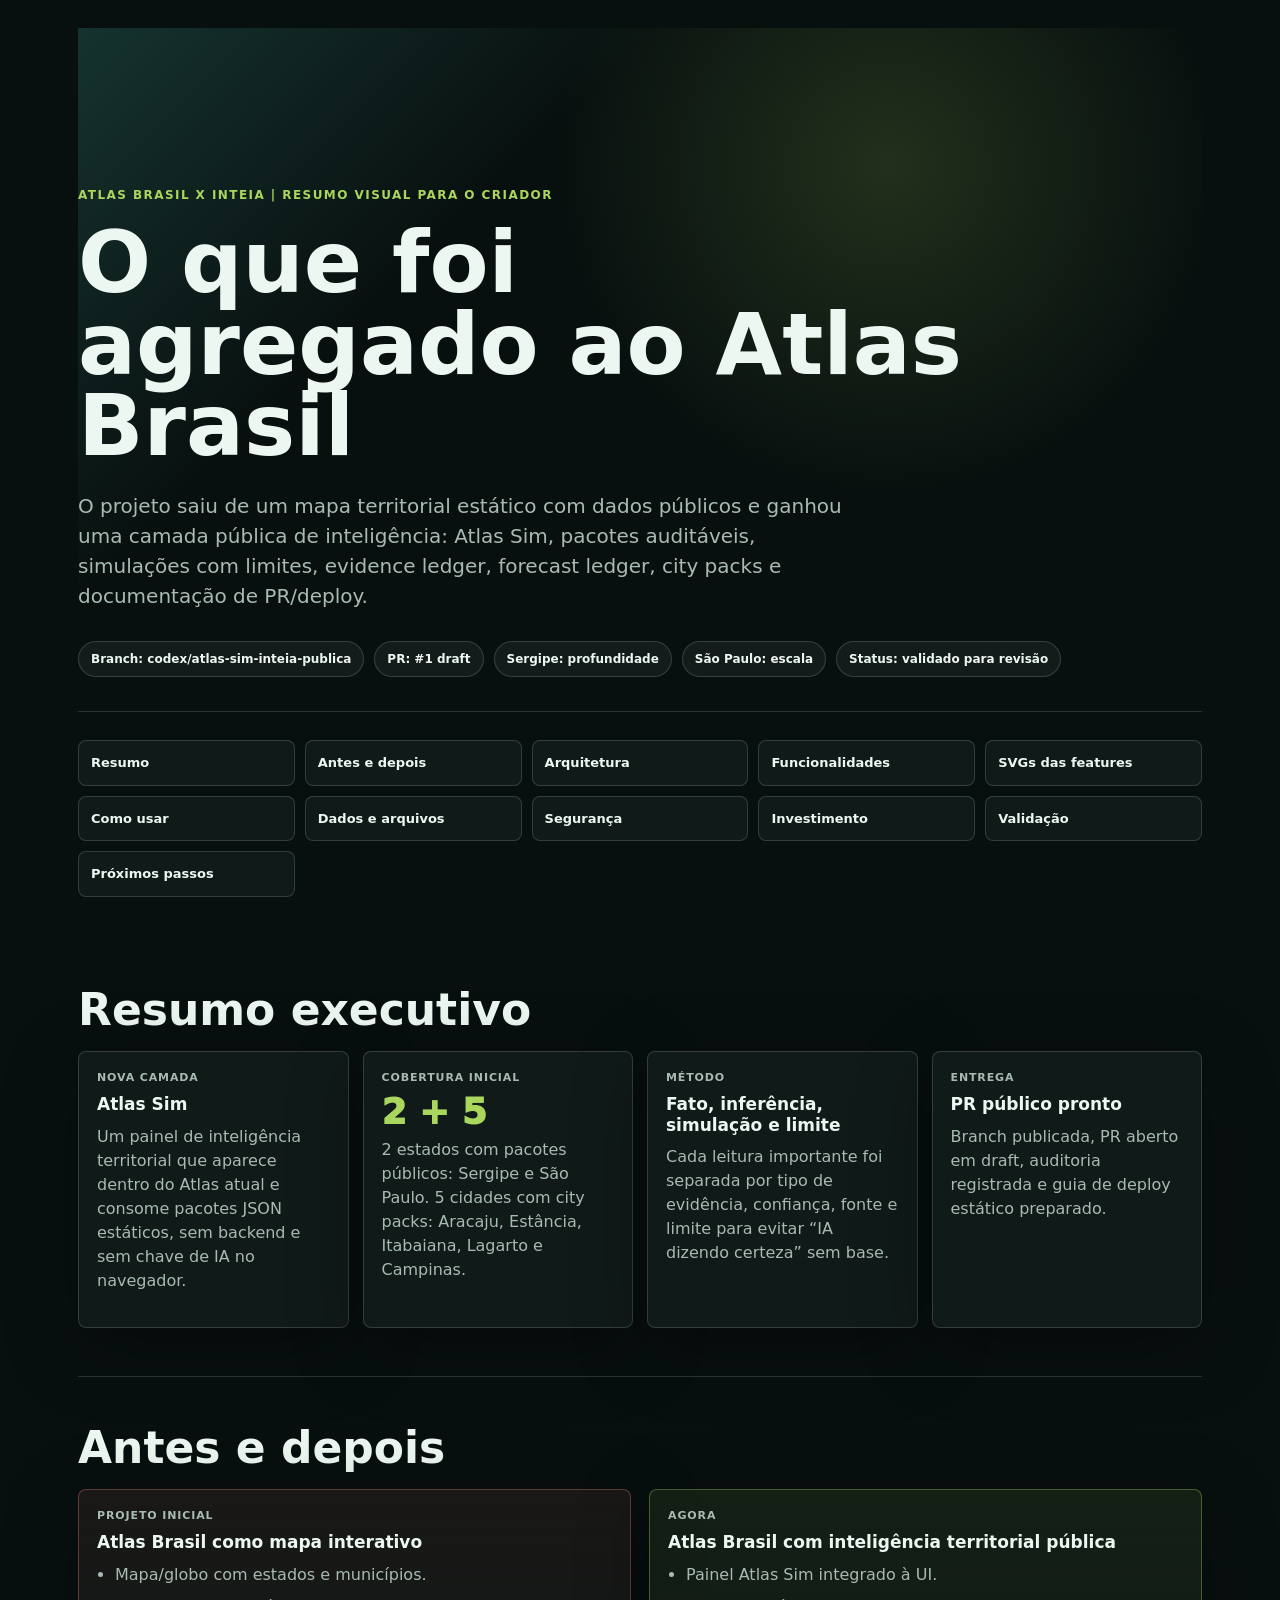
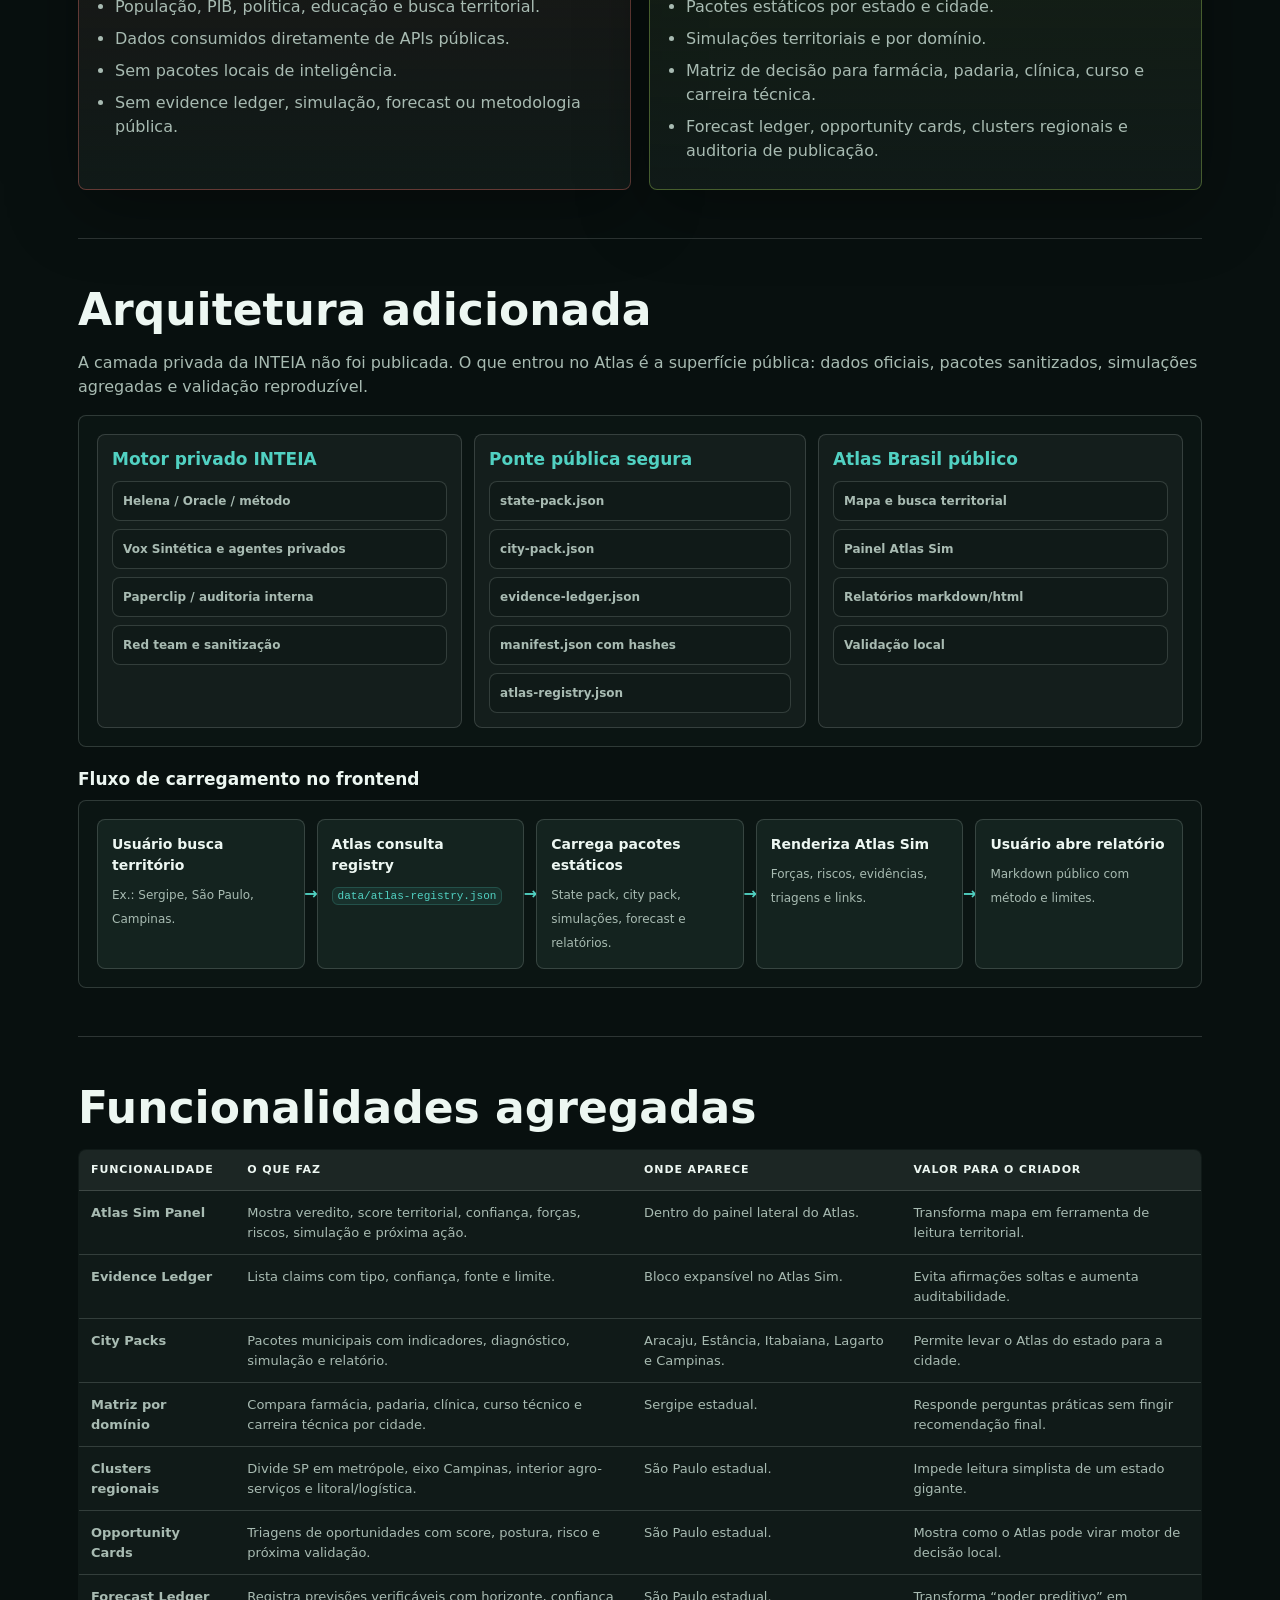
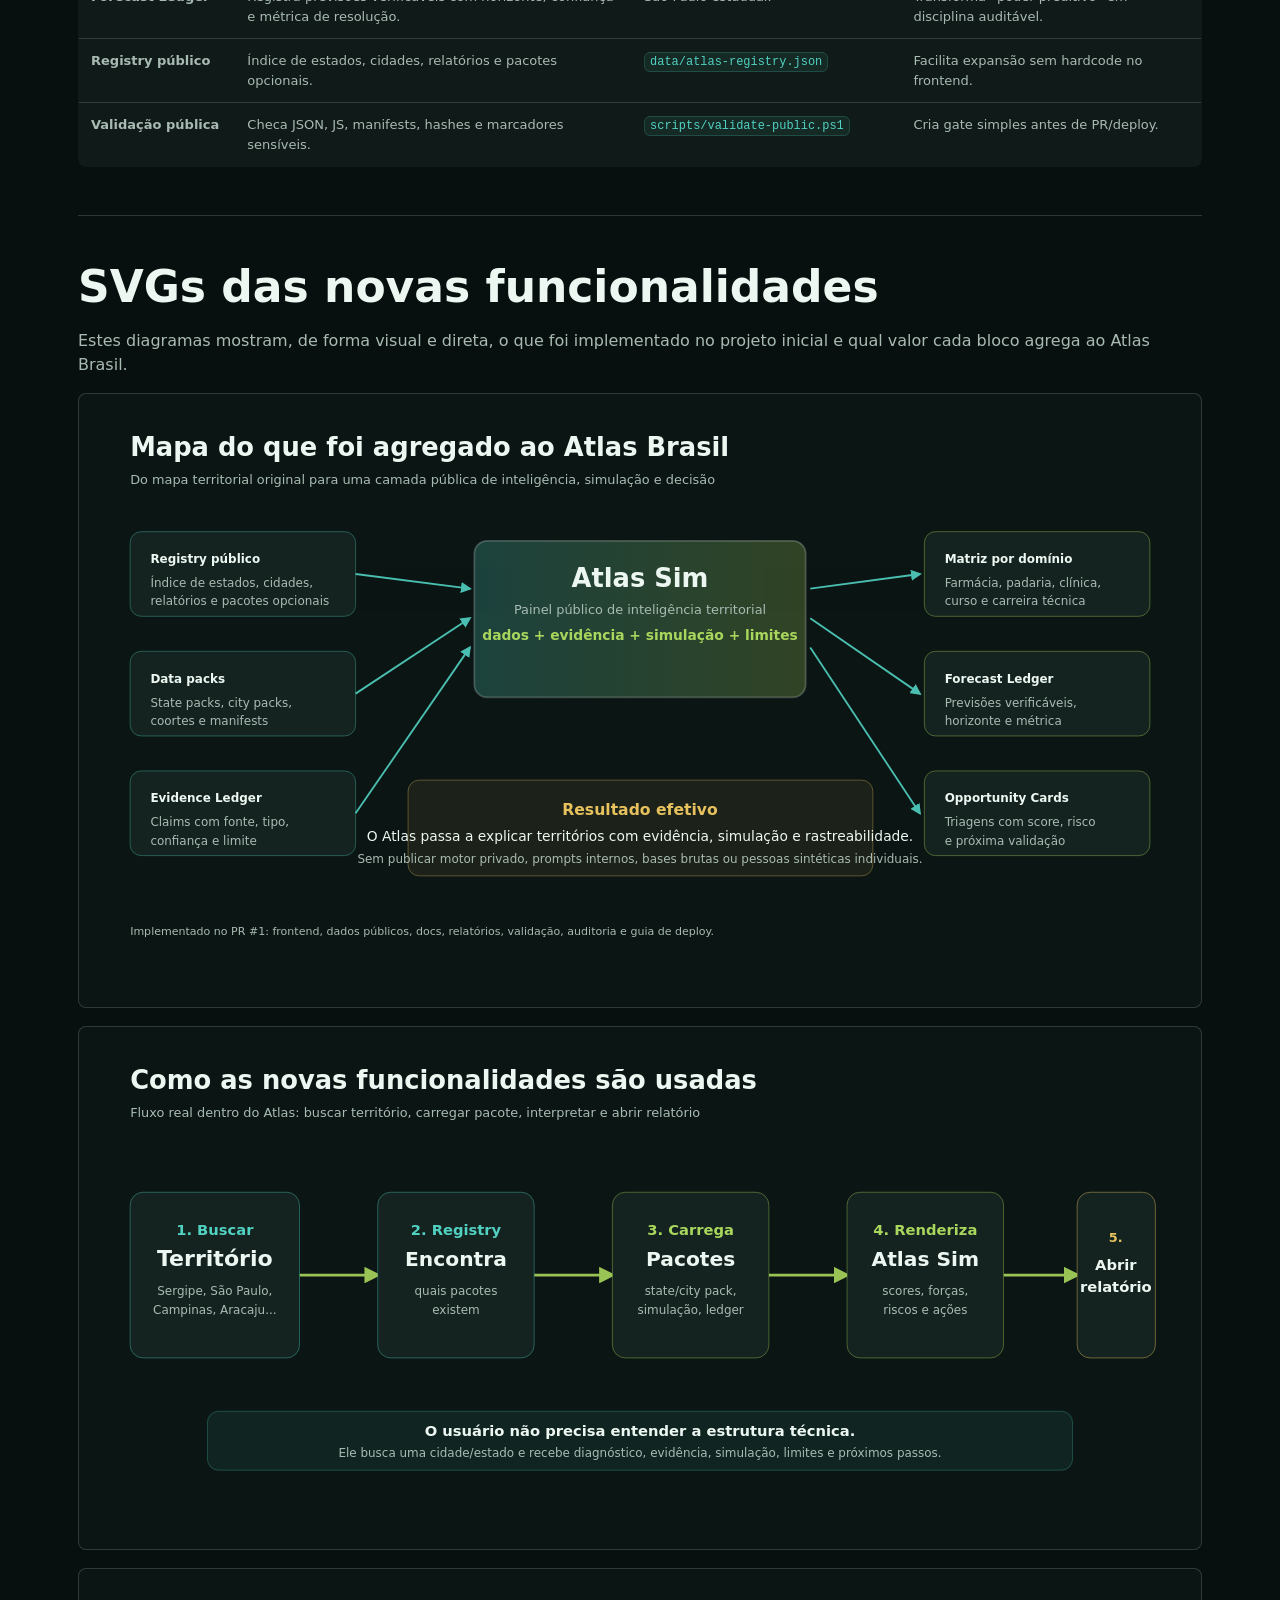
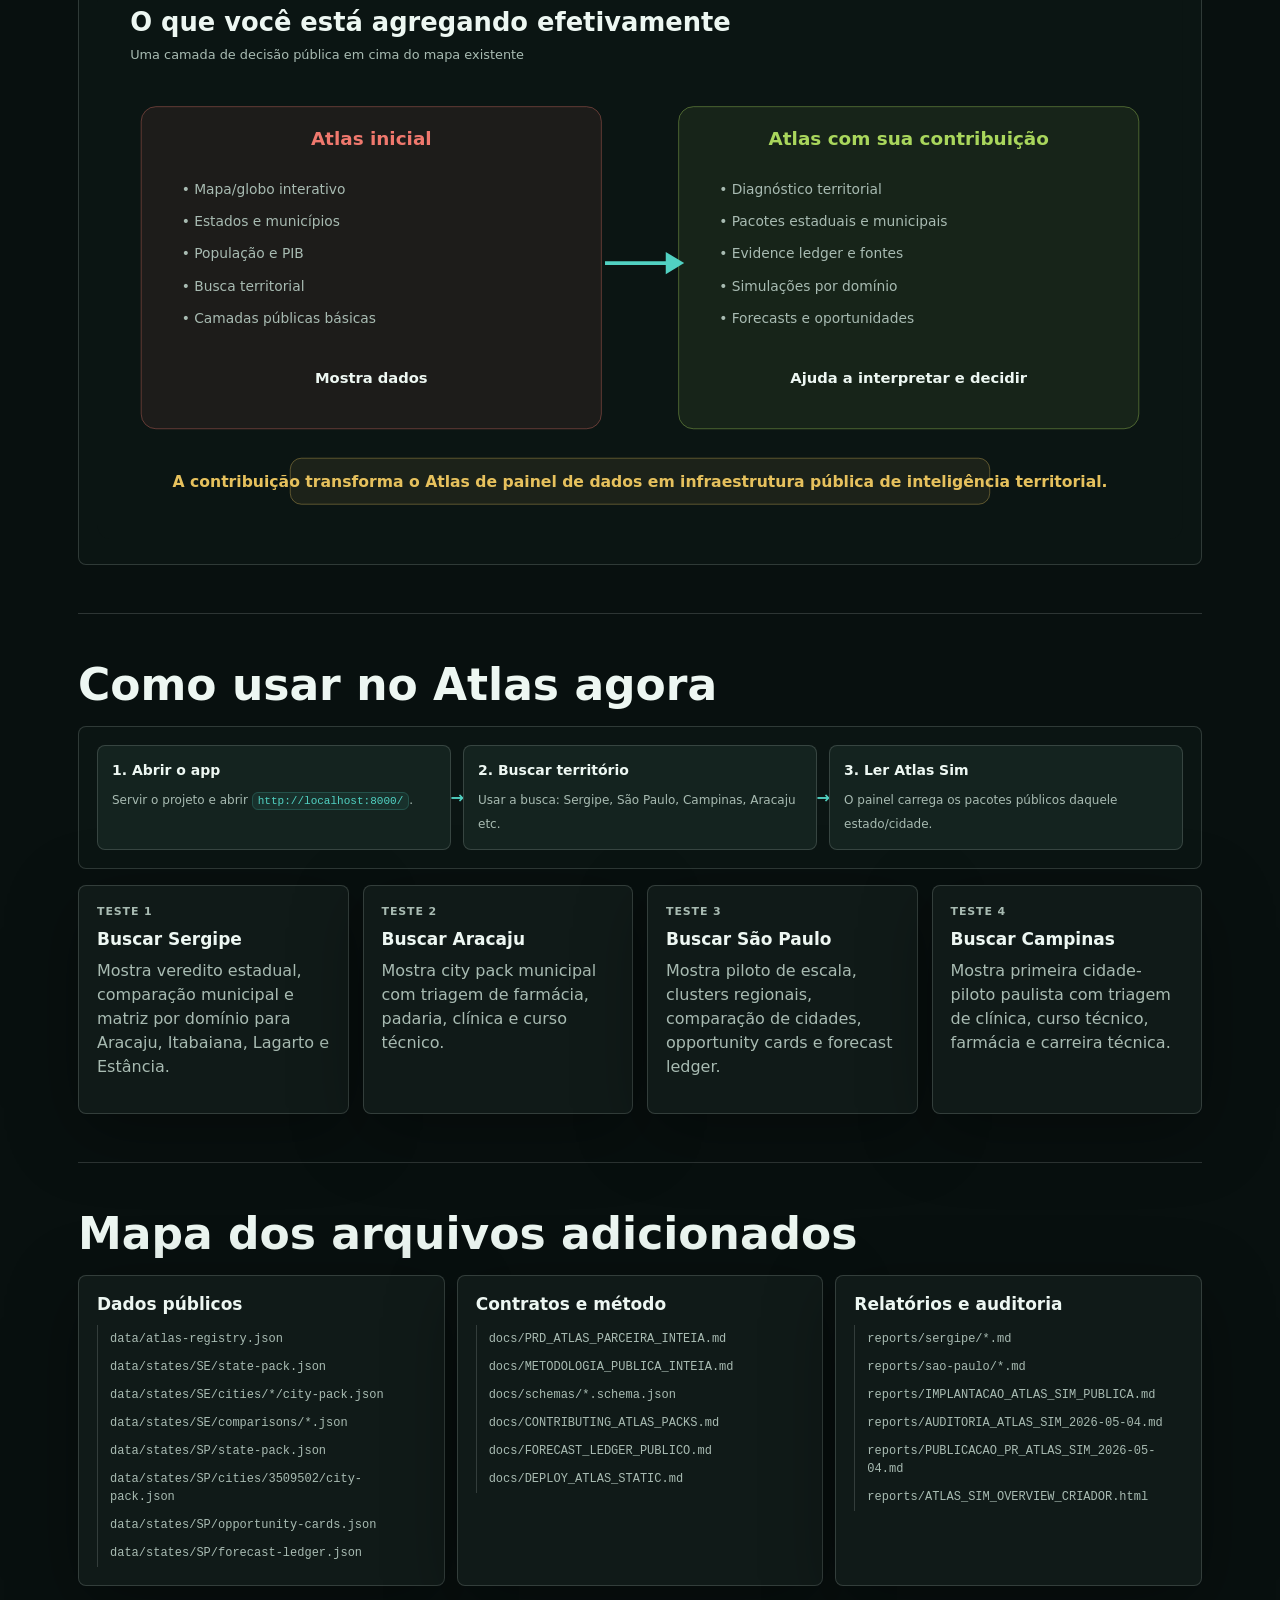
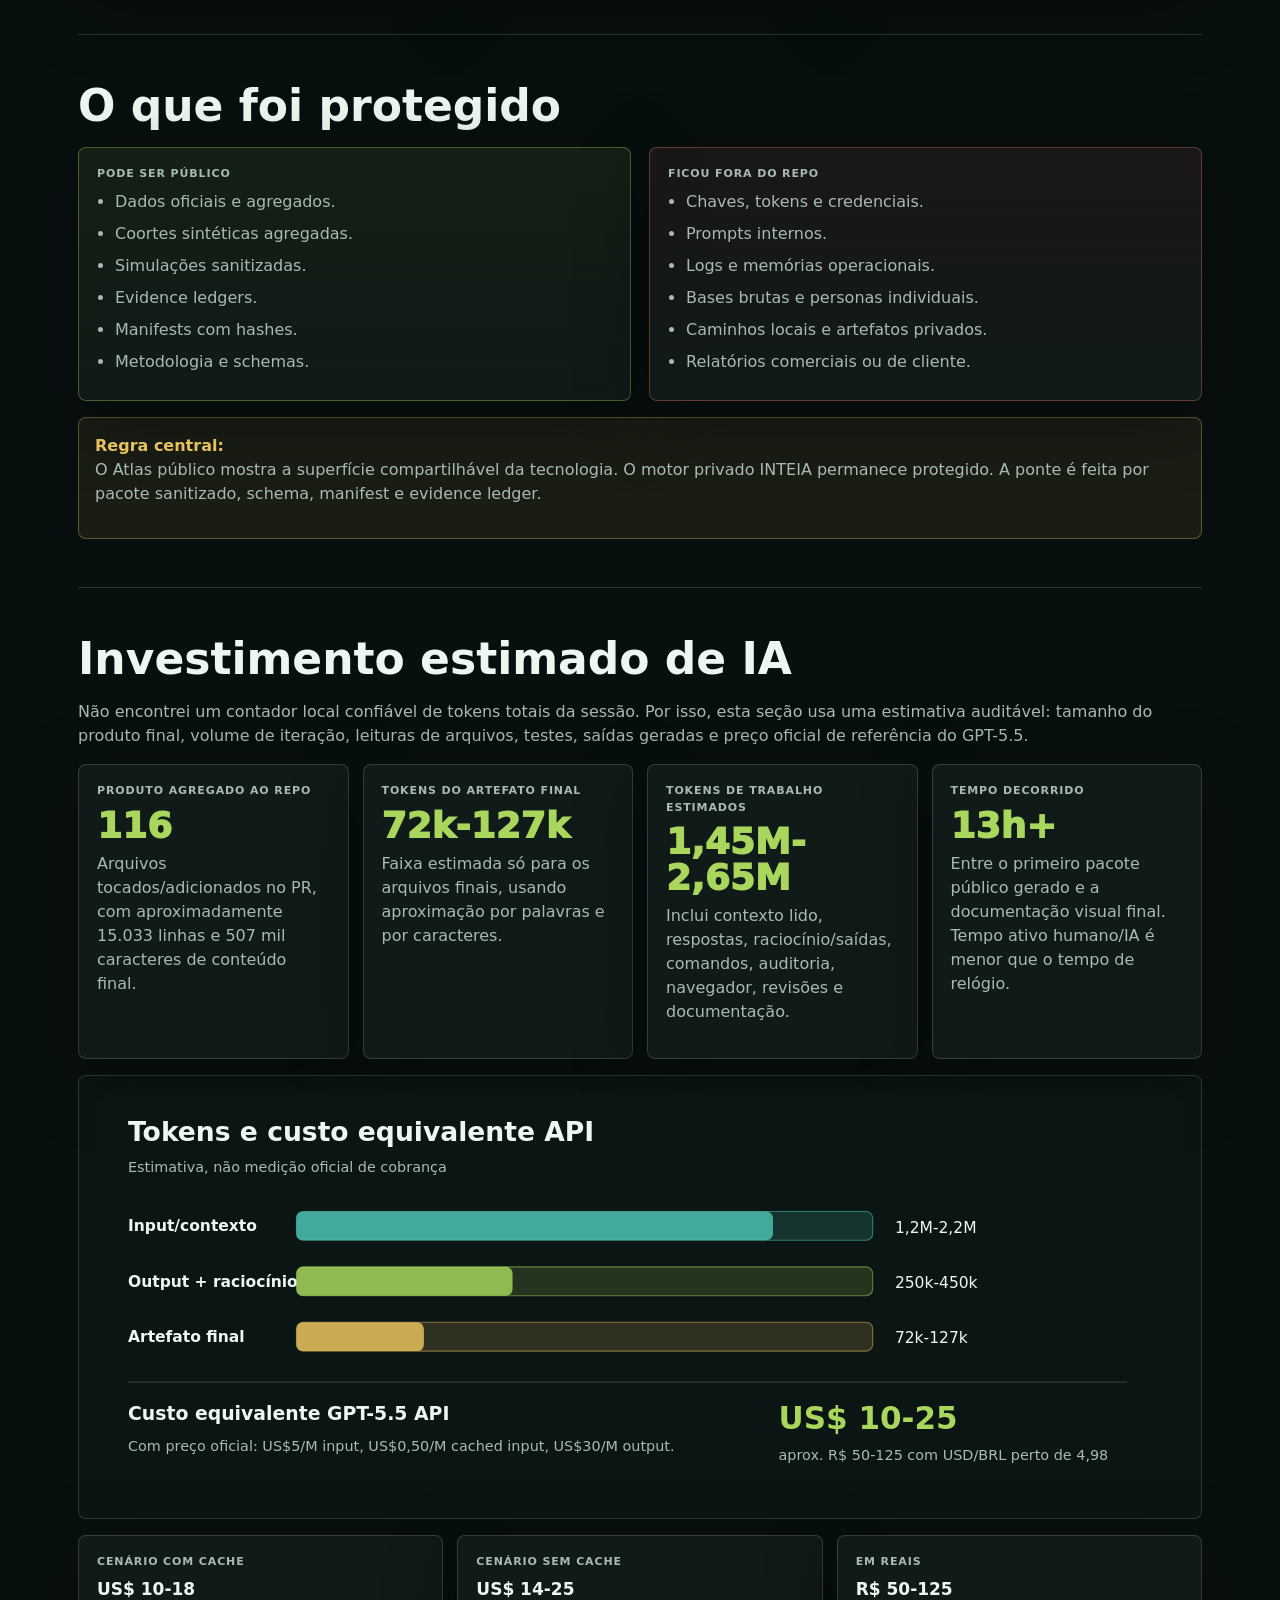
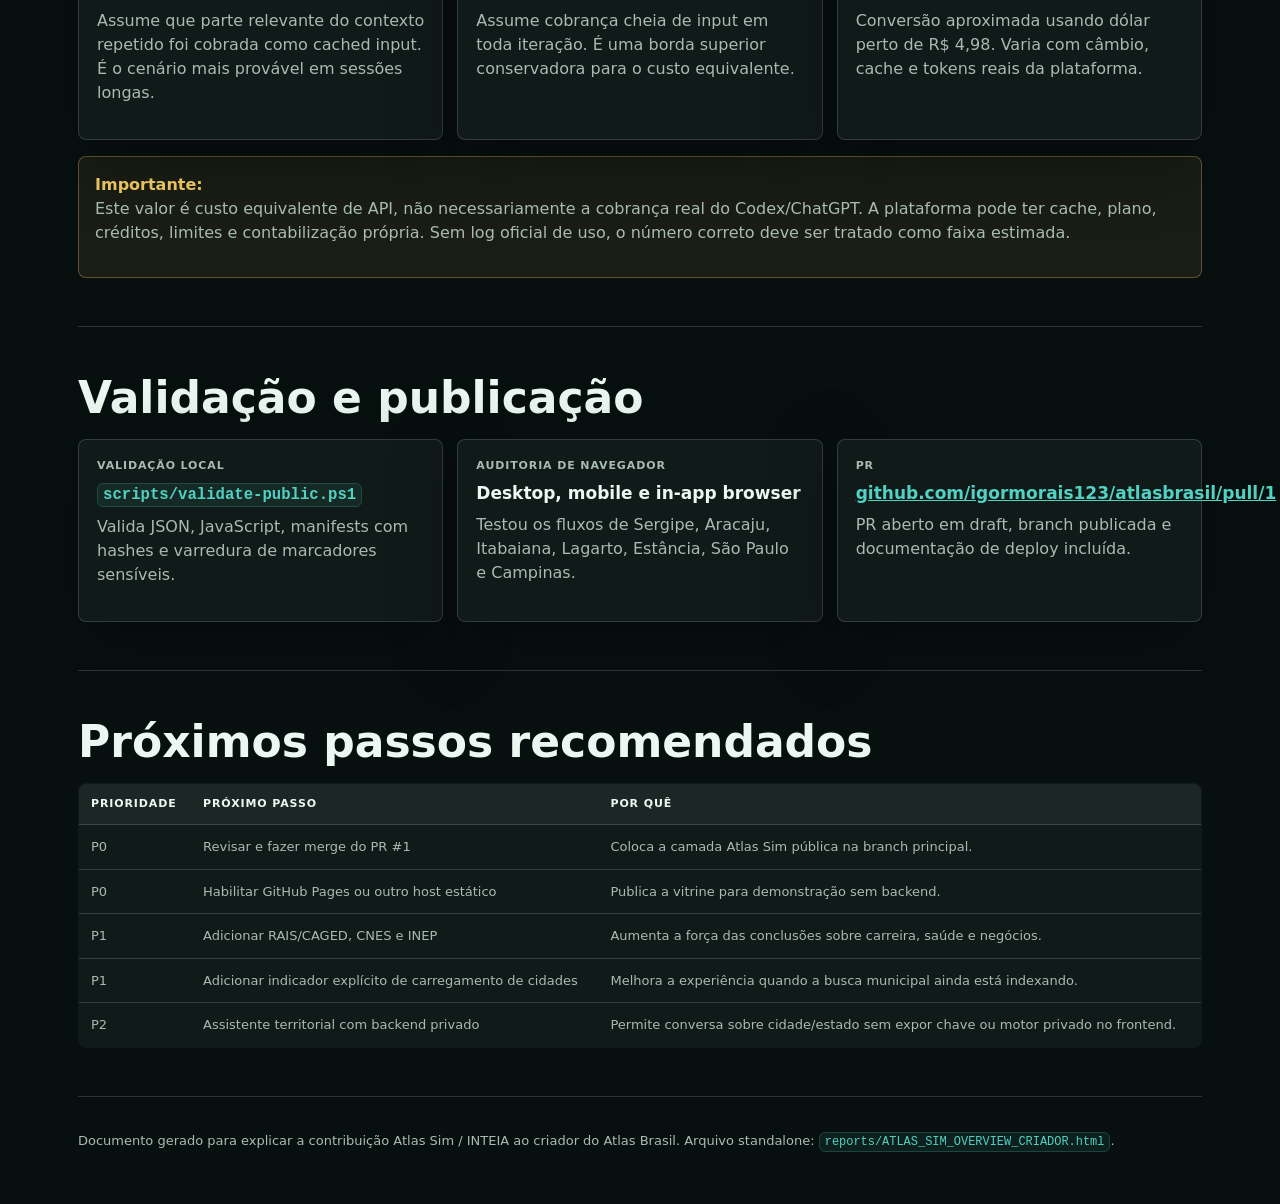
==== commit b6ec4020: "Add feature SVGs to creator overview" ====
--- a/reports/ATLAS_SIM_OVERVIEW_CRIADOR.html
+++ b/reports/ATLAS_SIM_OVERVIEW_CRIADOR.html
@@ -407,6 +407,7 @@
       <a href="#antes-depois">Antes e depois</a>
       <a href="#arquitetura">Arquitetura</a>
       <a href="#funcionalidades">Funcionalidades</a>
+      <a href="#svgs-funcionalidades">SVGs das features</a>
       <a href="#como-usar">Como usar</a>
       <a href="#dados">Dados e arquivos</a>
       <a href="#seguranca">Segurança</a>
@@ -587,6 +588,175 @@
       </table>
     </section>
 
+    <section id="svgs-funcionalidades">
+      <h2>SVGs das novas funcionalidades</h2>
+      <p>
+        Estes diagramas mostram, de forma visual e direta, o que foi implementado no projeto inicial e qual valor cada bloco agrega ao Atlas Brasil.
+      </p>
+
+      <div class="diagram" style="margin-bottom: 18px;">
+        <svg viewBox="0 0 1180 620" role="img" aria-label="Mapa das novas funcionalidades agregadas ao Atlas Brasil" style="width:100%; min-width:920px; height:auto;">
+          <defs>
+            <marker id="arrowFeature" viewBox="0 0 10 10" refX="8" refY="5" markerWidth="6" markerHeight="6" orient="auto-start-reverse">
+              <path d="M 0 0 L 10 5 L 0 10 z" fill="#51d1c2"></path>
+            </marker>
+            <linearGradient id="coreGrad" x1="0" x2="1">
+              <stop offset="0%" stop-color="#51d1c2" stop-opacity=".24"></stop>
+              <stop offset="100%" stop-color="#a9d65c" stop-opacity=".24"></stop>
+            </linearGradient>
+          </defs>
+
+          <rect width="1180" height="620" rx="16" fill="#0b1513"></rect>
+          <text x="36" y="48" fill="#edf7f2" font-size="28" font-weight="900">Mapa do que foi agregado ao Atlas Brasil</text>
+          <text x="36" y="78" fill="#a8bbb2" font-size="14">Do mapa territorial original para uma camada pública de inteligência, simulação e decisão</text>
+
+          <rect x="410" y="140" width="360" height="170" rx="14" fill="url(#coreGrad)" stroke="rgba(237,247,242,.22)" stroke-width="2"></rect>
+          <text x="590" y="190" text-anchor="middle" fill="#edf7f2" font-size="28" font-weight="900">Atlas Sim</text>
+          <text x="590" y="220" text-anchor="middle" fill="#a8bbb2" font-size="14">Painel público de inteligência territorial</text>
+          <text x="590" y="248" text-anchor="middle" fill="#a9d65c" font-size="15" font-weight="800">dados + evidência + simulação + limites</text>
+
+          <g font-size="13">
+            <rect x="36" y="130" width="245" height="92" rx="12" fill="#14231f" stroke="rgba(81,209,194,.38)"></rect>
+            <text x="58" y="164" fill="#edf7f2" font-weight="900">Registry público</text>
+            <text x="58" y="190" fill="#a8bbb2">Índice de estados, cidades,</text>
+            <text x="58" y="210" fill="#a8bbb2">relatórios e pacotes opcionais</text>
+
+            <rect x="36" y="260" width="245" height="92" rx="12" fill="#14231f" stroke="rgba(81,209,194,.38)"></rect>
+            <text x="58" y="294" fill="#edf7f2" font-weight="900">Data packs</text>
+            <text x="58" y="320" fill="#a8bbb2">State packs, city packs,</text>
+            <text x="58" y="340" fill="#a8bbb2">coortes e manifests</text>
+
+            <rect x="36" y="390" width="245" height="92" rx="12" fill="#14231f" stroke="rgba(81,209,194,.38)"></rect>
+            <text x="58" y="424" fill="#edf7f2" font-weight="900">Evidence Ledger</text>
+            <text x="58" y="450" fill="#a8bbb2">Claims com fonte, tipo,</text>
+            <text x="58" y="470" fill="#a8bbb2">confiança e limite</text>
+
+            <rect x="899" y="130" width="245" height="92" rx="12" fill="#14231f" stroke="rgba(169,214,92,.42)"></rect>
+            <text x="921" y="164" fill="#edf7f2" font-weight="900">Matriz por domínio</text>
+            <text x="921" y="190" fill="#a8bbb2">Farmácia, padaria, clínica,</text>
+            <text x="921" y="210" fill="#a8bbb2">curso e carreira técnica</text>
+
+            <rect x="899" y="260" width="245" height="92" rx="12" fill="#14231f" stroke="rgba(169,214,92,.42)"></rect>
+            <text x="921" y="294" fill="#edf7f2" font-weight="900">Forecast Ledger</text>
+            <text x="921" y="320" fill="#a8bbb2">Previsões verificáveis,</text>
+            <text x="921" y="340" fill="#a8bbb2">horizonte e métrica</text>
+
+            <rect x="899" y="390" width="245" height="92" rx="12" fill="#14231f" stroke="rgba(169,214,92,.42)"></rect>
+            <text x="921" y="424" fill="#edf7f2" font-weight="900">Opportunity Cards</text>
+            <text x="921" y="450" fill="#a8bbb2">Triagens com score, risco</text>
+            <text x="921" y="470" fill="#a8bbb2">e próxima validação</text>
+          </g>
+
+          <g stroke="#51d1c2" stroke-width="2" marker-end="url(#arrowFeature)" opacity=".9">
+            <line x1="281" y1="176" x2="405" y2="192"></line>
+            <line x1="281" y1="306" x2="405" y2="224"></line>
+            <line x1="281" y1="436" x2="405" y2="256"></line>
+            <line x1="775" y1="192" x2="894" y2="176"></line>
+            <line x1="775" y1="224" x2="894" y2="306"></line>
+            <line x1="775" y1="256" x2="894" y2="436"></line>
+          </g>
+
+          <rect x="338" y="400" width="505" height="104" rx="12" fill="rgba(230,193,93,.08)" stroke="rgba(230,193,93,.38)"></rect>
+          <text x="590" y="438" text-anchor="middle" fill="#e6c15d" font-size="17" font-weight="900">Resultado efetivo</text>
+          <text x="590" y="466" text-anchor="middle" fill="#edf7f2" font-size="15">O Atlas passa a explicar territórios com evidência, simulação e rastreabilidade.</text>
+          <text x="590" y="490" text-anchor="middle" fill="#a8bbb2" font-size="13">Sem publicar motor privado, prompts internos, bases brutas ou pessoas sintéticas individuais.</text>
+
+          <text x="36" y="568" fill="#a8bbb2" font-size="12">Implementado no PR #1: frontend, dados públicos, docs, relatórios, validação, auditoria e guia de deploy.</text>
+        </svg>
+      </div>
+
+      <div class="diagram" style="margin-bottom: 18px;">
+        <svg viewBox="0 0 1180 520" role="img" aria-label="Fluxo de uso das funcionalidades agregadas" style="width:100%; min-width:920px; height:auto;">
+          <defs>
+            <marker id="arrowUse" viewBox="0 0 10 10" refX="8" refY="5" markerWidth="6" markerHeight="6" orient="auto">
+              <path d="M0,0 L10,5 L0,10 Z" fill="#a9d65c"></path>
+            </marker>
+          </defs>
+          <rect width="1180" height="520" rx="16" fill="#0b1513"></rect>
+          <text x="36" y="48" fill="#edf7f2" font-size="28" font-weight="900">Como as novas funcionalidades são usadas</text>
+          <text x="36" y="78" fill="#a8bbb2" font-size="14">Fluxo real dentro do Atlas: buscar território, carregar pacote, interpretar e abrir relatório</text>
+
+          <g stroke="#a9d65c" stroke-width="3" marker-end="url(#arrowUse)" opacity=".9">
+            <line x1="220" y1="250" x2="305" y2="250"></line>
+            <line x1="475" y1="250" x2="560" y2="250"></line>
+            <line x1="730" y1="250" x2="815" y2="250"></line>
+            <line x1="985" y1="250" x2="1065" y2="250"></line>
+          </g>
+
+          <g>
+            <rect x="36" y="160" width="184" height="180" rx="14" fill="#14231f" stroke="rgba(81,209,194,.42)"></rect>
+            <text x="128" y="206" text-anchor="middle" fill="#51d1c2" font-size="16" font-weight="900">1. Buscar</text>
+            <text x="128" y="240" text-anchor="middle" fill="#edf7f2" font-size="24" font-weight="900">Território</text>
+            <text x="128" y="272" text-anchor="middle" fill="#a8bbb2" font-size="13">Sergipe, São Paulo,</text>
+            <text x="128" y="292" text-anchor="middle" fill="#a8bbb2" font-size="13">Campinas, Aracaju...</text>
+
+            <rect x="305" y="160" width="170" height="180" rx="14" fill="#14231f" stroke="rgba(81,209,194,.42)"></rect>
+            <text x="390" y="206" text-anchor="middle" fill="#51d1c2" font-size="16" font-weight="900">2. Registry</text>
+            <text x="390" y="240" text-anchor="middle" fill="#edf7f2" font-size="22" font-weight="900">Encontra</text>
+            <text x="390" y="272" text-anchor="middle" fill="#a8bbb2" font-size="13">quais pacotes</text>
+            <text x="390" y="292" text-anchor="middle" fill="#a8bbb2" font-size="13">existem</text>
+
+            <rect x="560" y="160" width="170" height="180" rx="14" fill="#14231f" stroke="rgba(169,214,92,.42)"></rect>
+            <text x="645" y="206" text-anchor="middle" fill="#a9d65c" font-size="16" font-weight="900">3. Carrega</text>
+            <text x="645" y="240" text-anchor="middle" fill="#edf7f2" font-size="22" font-weight="900">Pacotes</text>
+            <text x="645" y="272" text-anchor="middle" fill="#a8bbb2" font-size="13">state/city pack,</text>
+            <text x="645" y="292" text-anchor="middle" fill="#a8bbb2" font-size="13">simulação, ledger</text>
+
+            <rect x="815" y="160" width="170" height="180" rx="14" fill="#14231f" stroke="rgba(169,214,92,.42)"></rect>
+            <text x="900" y="206" text-anchor="middle" fill="#a9d65c" font-size="16" font-weight="900">4. Renderiza</text>
+            <text x="900" y="240" text-anchor="middle" fill="#edf7f2" font-size="22" font-weight="900">Atlas Sim</text>
+            <text x="900" y="272" text-anchor="middle" fill="#a8bbb2" font-size="13">scores, forças,</text>
+            <text x="900" y="292" text-anchor="middle" fill="#a8bbb2" font-size="13">riscos e ações</text>
+
+            <rect x="1065" y="160" width="85" height="180" rx="14" fill="#14231f" stroke="rgba(230,193,93,.48)"></rect>
+            <text x="1107" y="214" text-anchor="middle" fill="#e6c15d" font-size="14" font-weight="900">5.</text>
+            <text x="1107" y="244" text-anchor="middle" fill="#edf7f2" font-size="16" font-weight="900">Abrir</text>
+            <text x="1107" y="268" text-anchor="middle" fill="#edf7f2" font-size="16" font-weight="900">relatório</text>
+          </g>
+
+          <rect x="120" y="398" width="940" height="64" rx="12" fill="rgba(81,209,194,.08)" stroke="rgba(81,209,194,.3)"></rect>
+          <text x="590" y="425" text-anchor="middle" fill="#edf7f2" font-size="16" font-weight="900">O usuário não precisa entender a estrutura técnica.</text>
+          <text x="590" y="448" text-anchor="middle" fill="#a8bbb2" font-size="13">Ele busca uma cidade/estado e recebe diagnóstico, evidência, simulação, limites e próximos passos.</text>
+        </svg>
+      </div>
+
+      <div class="diagram">
+        <svg viewBox="0 0 1180 600" role="img" aria-label="Comparação entre projeto inicial e agregados Atlas Sim" style="width:100%; min-width:920px; height:auto;">
+          <rect width="1180" height="600" rx="16" fill="#0b1513"></rect>
+          <text x="36" y="48" fill="#edf7f2" font-size="28" font-weight="900">O que você está agregando efetivamente</text>
+          <text x="36" y="78" fill="#a8bbb2" font-size="14">Uma camada de decisão pública em cima do mapa existente</text>
+
+          <rect x="48" y="130" width="500" height="350" rx="16" fill="rgba(239,120,109,.08)" stroke="rgba(239,120,109,.38)"></rect>
+          <text x="298" y="172" text-anchor="middle" fill="#ef786d" font-size="20" font-weight="900">Atlas inicial</text>
+          <g fill="#a8bbb2" font-size="15">
+            <text x="92" y="225">• Mapa/globo interativo</text>
+            <text x="92" y="260">• Estados e municípios</text>
+            <text x="92" y="295">• População e PIB</text>
+            <text x="92" y="330">• Busca territorial</text>
+            <text x="92" y="365">• Camadas públicas básicas</text>
+          </g>
+          <text x="298" y="430" text-anchor="middle" fill="#edf7f2" font-size="16" font-weight="800">Mostra dados</text>
+
+          <rect x="632" y="130" width="500" height="350" rx="16" fill="rgba(169,214,92,.08)" stroke="rgba(169,214,92,.42)"></rect>
+          <text x="882" y="172" text-anchor="middle" fill="#a9d65c" font-size="20" font-weight="900">Atlas com sua contribuição</text>
+          <g fill="#a8bbb2" font-size="15">
+            <text x="676" y="225">• Diagnóstico territorial</text>
+            <text x="676" y="260">• Pacotes estaduais e municipais</text>
+            <text x="676" y="295">• Evidence ledger e fontes</text>
+            <text x="676" y="330">• Simulações por domínio</text>
+            <text x="676" y="365">• Forecasts e oportunidades</text>
+          </g>
+          <text x="882" y="430" text-anchor="middle" fill="#edf7f2" font-size="16" font-weight="800">Ajuda a interpretar e decidir</text>
+
+          <path d="M552 300 C585 300 600 300 628 300" stroke="#51d1c2" stroke-width="4" fill="none"></path>
+          <path d="M618 288 L638 300 L618 312 Z" fill="#51d1c2"></path>
+
+          <rect x="210" y="512" width="760" height="50" rx="12" fill="rgba(230,193,93,.08)" stroke="rgba(230,193,93,.38)"></rect>
+          <text x="590" y="543" text-anchor="middle" fill="#e6c15d" font-size="17" font-weight="900">A contribuição transforma o Atlas de painel de dados em infraestrutura pública de inteligência territorial.</text>
+        </svg>
+      </div>
+    </section>
+
     <section id="como-usar">
       <h2>Como usar no Atlas agora</h2>
       <div class="diagram">
